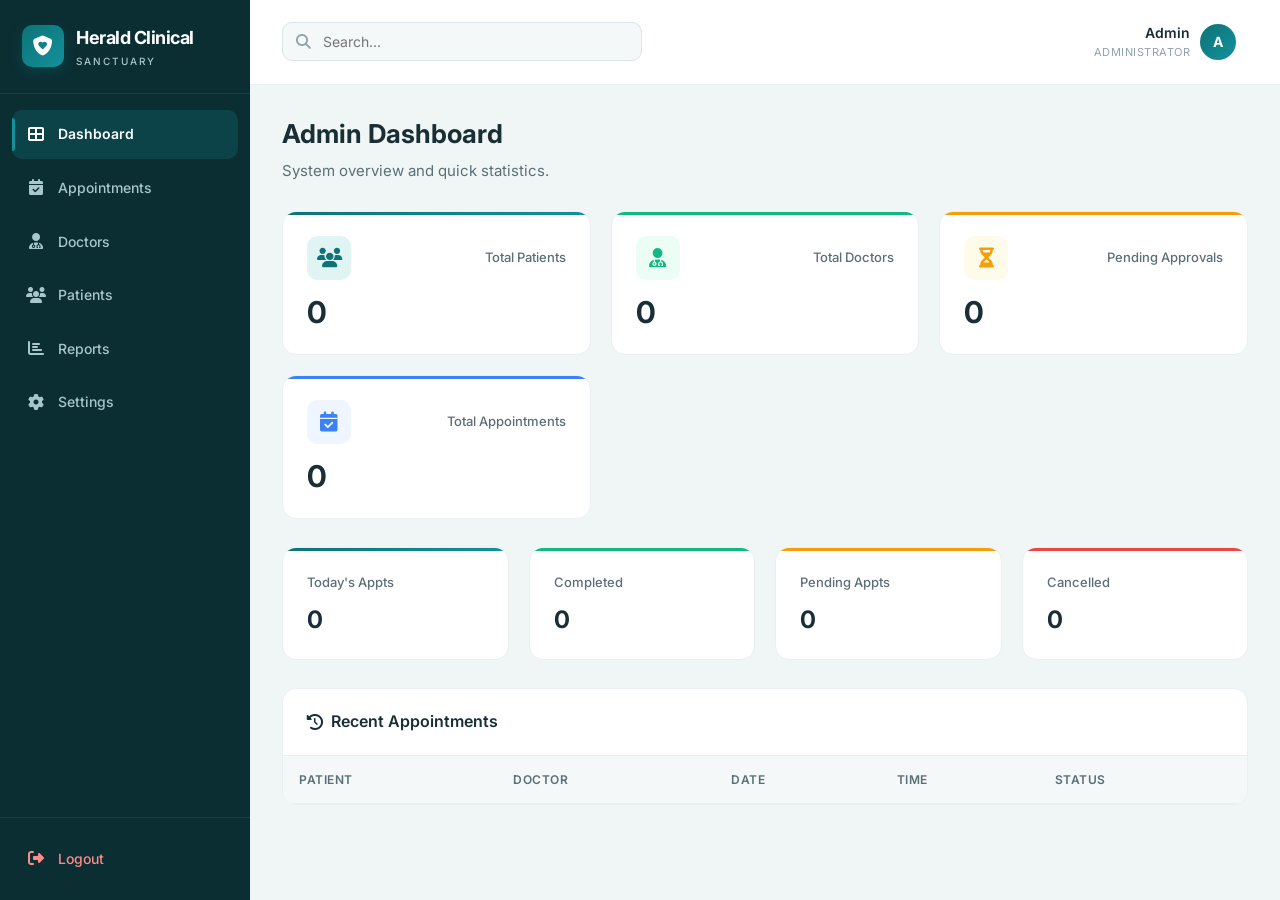
==== frontend/html/admin.html @ 7d0b5bce "added admin html and javascript" ====
<!doctype html>
<html lang="en">
  <head>
    <meta charset="UTF-8" />
    <meta name="viewport" content="width=device-width, initial-scale=1.0" />
    <meta
      name="description"
      content="Admin Dashboard - Full system management and control."
    />
    <title>Admin Dashboard | Herald Clinical Sanctuary</title>
    <link rel="stylesheet" href="../css/styles.css" />
    <link rel="stylesheet" href="../css/dashboard.css" />
    <link
      rel="stylesheet"
      href="https://cdnjs.cloudflare.com/ajax/libs/font-awesome/6.5.1/css/all.min.css"
    />
  </head>
  <body>
    <div class="dashboard-layout">
      <div class="sidebar-overlay" id="sidebar-overlay"></div>

      <!-- Sidebar -->
      <aside class="sidebar" id="sidebar">
        <div class="sidebar-header">
          <div class="logo">
            <div class="logo-icon"><i class="fas fa-shield-heart"></i></div>
            <div class="logo-text">Herald Clinical<span>Sanctuary</span></div>
          </div>
        </div>
        <nav class="sidebar-nav">
          <a
            href="#"
            class="nav-item active"
            data-section="dashboard"
            id="nav-dashboard"
          >
            <span class="nav-icon"><i class="fas fa-th-large"></i></span>
            Dashboard
          </a>
          <a
            href="#"
            class="nav-item"
            data-section="appointments"
            id="nav-appointments"
          >
            <span class="nav-icon"><i class="fas fa-calendar-check"></i></span>
            Appointments
          </a>
          <a href="#" class="nav-item" data-section="doctors" id="nav-doctors">
            <span class="nav-icon"><i class="fas fa-user-md"></i></span> Doctors
            <span class="nav-badge is-hidden" id="pending-doc-badge">0</span>
          </a>
          <a
            href="#"
            class="nav-item"
            data-section="patients"
            id="nav-patients"
          >
            <span class="nav-icon"><i class="fas fa-users"></i></span> Patients
          </a>
          <a href="#" class="nav-item" data-section="reports" id="nav-reports">
            <span class="nav-icon"><i class="fas fa-chart-bar"></i></span>
            Reports
          </a>
          <a
            href="#"
            class="nav-item"
            data-section="settings"
            id="nav-settings"
          >
            <span class="nav-icon"><i class="fas fa-cog"></i></span> Settings
          </a>
        </nav>
        <div class="sidebar-footer">
          <a href="#" class="nav-item" id="logout-btn">
            <span class="nav-icon"><i class="fas fa-sign-out-alt"></i></span>
            Logout
          </a>
        </div>
      </aside>

      <!-- Main Content -->
      <div class="main-content">
        <header class="topbar">
          <div class="topbar-left">
            <button class="mobile-toggle" id="mobile-toggle">
              <i class="fas fa-bars"></i>
            </button>
            <div class="search-bar">
              <span class="search-icon"><i class="fas fa-search"></i></span>
              <input type="text" placeholder="Search..." id="global-search" />
            </div>
          </div>
          <div class="topbar-right">
            <div class="user-info">
              <div class="user-details">
                <div class="user-name" id="topbar-name">Admin</div>
                <div class="user-role">ADMINISTRATOR</div>
              </div>
              <div class="user-avatar">A</div>
            </div>
          </div>
        </header>

        <div class="page-content">
          <!-- ===== DASHBOARD ===== -->
          <div class="content-section active" id="section-dashboard">
            <div class="page-header">
              <h1>Admin Dashboard</h1>
              <p>System overview and quick statistics.</p>
            </div>

            <div class="stats-grid">
              <div class="stat-card primary">
                <div class="stat-header">
                  <div class="stat-icon"><i class="fas fa-users"></i></div>
                  <span class="stat-label">Total Patients</span>
                </div>
                <div class="stat-value" id="stat-patients">0</div>
              </div>
              <div class="stat-card success">
                <div class="stat-header">
                  <div class="stat-icon"><i class="fas fa-user-md"></i></div>
                  <span class="stat-label">Total Doctors</span>
                </div>
                <div class="stat-value" id="stat-doctors">0</div>
              </div>
              <div class="stat-card warning">
                <div class="stat-header">
                  <div class="stat-icon">
                    <i class="fas fa-hourglass-half"></i>
                  </div>
                  <span class="stat-label">Pending Approvals</span>
                </div>
                <div class="stat-value" id="stat-pending-docs">0</div>
              </div>
              <div class="stat-card info">
                <div class="stat-header">
                  <div class="stat-icon">
                    <i class="fas fa-calendar-check"></i>
                  </div>
                  <span class="stat-label">Total Appointments</span>
                </div>
                <div class="stat-value" id="stat-appointments">0</div>
              </div>
            </div>

            <div class="stats-grid stats-grid-compact">
              <div class="stat-card primary">
                <div class="stat-header">
                  <span class="stat-label">Today's Appts</span>
                </div>
                <div class="stat-value stat-value-compact" id="stat-today">
                  0
                </div>
              </div>
              <div class="stat-card success">
                <div class="stat-header">
                  <span class="stat-label">Completed</span>
                </div>
                <div class="stat-value stat-value-compact" id="stat-completed">
                  0
                </div>
              </div>
              <div class="stat-card warning">
                <div class="stat-header">
                  <span class="stat-label">Pending Appts</span>
                </div>
                <div
                  class="stat-value stat-value-compact"
                  id="stat-pending-appts"
                >
                  0
                </div>
              </div>
              <div class="stat-card danger">
                <div class="stat-header">
                  <span class="stat-label">Cancelled</span>
                </div>
                <div class="stat-value stat-value-compact" id="stat-cancelled">
                  0
                </div>
              </div>
            </div>

            <div class="card">
              <div class="card-header">
                <h3><i class="fas fa-history"></i> Recent Appointments</h3>
              </div>
              <div class="card-body card-body-flush">
                <div class="table-wrapper">
                  <table class="data-table">
                    <thead>
                      <tr>
                        <th>Patient</th>
                        <th>Doctor</th>
                        <th>Date</th>
                        <th>Time</th>
                        <th>Status</th>
                      </tr>
                    </thead>
                    <tbody id="recent-appts-tbody"></tbody>
                  </table>
                </div>
              </div>
            </div>
          </div>

          <!-- ===== APPOINTMENTS ===== -->
          <div class="content-section" id="section-appointments">
            <div class="page-header">
              <h1>All Appointments</h1>
              <p>Monitor and manage all system appointments.</p>
            </div>

            <div class="tabs">
              <button class="tab-btn active" data-tab="all">All</button>
              <button class="tab-btn" data-tab="pending">Pending</button>
              <button class="tab-btn" data-tab="approved">Approved</button>
              <button class="tab-btn" data-tab="completed">Completed</button>
              <button class="tab-btn" data-tab="cancelled">Cancelled</button>
            </div>

            <div class="card">
              <div class="card-body card-body-flush">
                <div class="table-wrapper">
                  <table class="data-table">
                    <thead>
                      <tr>
                        <th>ID</th>
                        <th>Patient</th>
                        <th>Doctor</th>
                        <th>Date</th>
                        <th>Time</th>
                        <th>Status</th>
                        <th>Actions</th>
                      </tr>
                    </thead>
                    <tbody id="all-appts-tbody"></tbody>
                  </table>
                </div>
              </div>
            </div>
          </div>

          <!-- ===== DOCTORS ===== -->
          <div class="content-section" id="section-doctors">
            <div class="page-header">
              <h1>Manage Doctors</h1>
              <p>Approve, reject, or delete doctor accounts.</p>
            </div>

            <div class="tabs">
              <button class="tab-btn active" data-tab="all-docs">
                All Doctors
              </button>
              <button class="tab-btn" data-tab="pending-docs">
                Pending Approval
              </button>
              <button class="tab-btn" data-tab="approved-docs">Approved</button>
            </div>

            <div class="card">
              <div class="card-body card-body-flush">
                <div class="table-wrapper">
                  <table class="data-table">
                    <thead>
                      <tr>
                        <th>Photo</th>
                        <th>Name</th>
                        <th>Email</th>
                        <th>Specialization</th>
                        <th>Experience</th>
                        <th>Status</th>
                        <th>Actions</th>
                      </tr>
                    </thead>
                    <tbody id="doctors-tbody"></tbody>
                  </table>
                </div>
              </div>
            </div>
          </div>

          <!-- ===== PATIENTS ===== -->
          <div class="content-section" id="section-patients">
            <div class="page-header">
              <h1>Manage Patients</h1>
              <p>View and manage all patient accounts.</p>
            </div>

            <div class="card">
              <div class="card-body card-body-flush">
                <div class="table-wrapper">
                  <table class="data-table">
                    <thead>
                      <tr>
                        <th>Name</th>
                        <th>Email</th>
                        <th>Phone</th>
                        <th>Age</th>
                        <th>Gender</th>
                        <th>Status</th>
                        <th>Actions</th>
                      </tr>
                    </thead>
                    <tbody id="patients-tbody"></tbody>
                  </table>
                </div>
              </div>
            </div>
          </div>

          <!-- ===== REPORTS ===== -->
          <div class="content-section" id="section-reports">
            <div class="page-header">
              <h1>Reports & Analytics</h1>
              <p>View system statistics and performance reports.</p>
            </div>

            <div class="grid-2">
              <div class="card">
                <div class="card-header">
                  <h3>
                    <i class="fas fa-chart-line"></i> Monthly Appointment Trends
                  </h3>
                </div>
                <div class="card-body">
                  <div class="table-wrapper">
                    <table class="data-table">
                      <thead>
                        <tr>
                          <th>Month</th>
                          <th>Total</th>
                          <th>Completed</th>
                          <th>Cancelled</th>
                        </tr>
                      </thead>
                      <tbody id="monthly-stats-tbody"></tbody>
                    </table>
                  </div>
                </div>
              </div>
              <div class="card">
                <div class="card-header">
                  <h3><i class="fas fa-trophy"></i> Top Doctors</h3>
                </div>
                <div class="card-body">
                  <div class="table-wrapper">
                    <table class="data-table">
                      <thead>
                        <tr>
                          <th>Doctor</th>
                          <th>Specialization</th>
                          <th>Appointments</th>
                          <th>Completed</th>
                        </tr>
                      </thead>
                      <tbody id="top-doctors-tbody"></tbody>
                    </table>
                  </div>
                </div>
              </div>
            </div>

            <div class="card mt-24">
              <div class="card-header">
                <h3>
                  <i class="fas fa-sitemap"></i> Specialization Distribution
                </h3>
              </div>
              <div class="card-body">
                <div id="specialization-chart" class="report-chart"></div>
              </div>
            </div>
          </div>

          <!-- ===== SETTINGS ===== -->
          <div class="content-section" id="section-settings">
            <div class="page-header">
              <h1>System Settings</h1>
              <p>Configure system-wide settings.</p>
            </div>

            <div class="card">
              <div class="card-header">
                <h3><i class="fas fa-cog"></i> General Settings</h3>
              </div>
              <div class="card-body">
                <form id="settings-form">
                  <div class="profile-form-grid">
                    <div class="form-group">
                      <label for="setting-site-name">Site Name</label>
                      <input
                        type="text"
                        id="setting-site-name"
                        placeholder="Herald Clinical Sanctuary"
                      />
                    </div>
                    <div class="form-group">
                      <label for="setting-appointment-duration"
                        >Appointment Duration (min)</label
                      >
                      <input
                        type="number"
                        id="setting-appointment-duration"
                        placeholder="30"
                        min="10"
                      />
                    </div>
                    <div class="form-group">
                      <label for="setting-max-appointments"
                        >Max Appointments Per Day</label
                      >
                      <input
                        type="number"
                        id="setting-max-appointments"
                        placeholder="20"
                        min="1"
                      />
                    </div>
                    <div class="form-group">
                      <label for="setting-working-start"
                        >Working Hours Start</label
                      >
                      <input
                        type="time"
                        id="setting-working-start"
                        value="09:00"
                      />
                    </div>
                    <div class="form-group">
                      <label for="setting-working-end">Working Hours End</label>
                      <input
                        type="time"
                        id="setting-working-end"
                        value="17:00"
                      />
                    </div>
                    <div class="form-group full-width">
                      <label for="setting-site-desc">Site Description</label>
                      <textarea
                        id="setting-site-desc"
                        rows="3"
                        placeholder="Your trusted healthcare platform..."
                      ></textarea>
                    </div>
                  </div>
                  <div class="mt-24">
                    <button
                      type="submit"
                      class="btn btn-primary"
                      id="save-settings-btn"
                    >
                      <i class="fas fa-save"></i> Save Settings
                    </button>
                  </div>
                </form>
              </div>
            </div>
          </div>
        </div>
      </div>
    </div>

    <div class="toast-container" id="toast-container"></div>

    <script src="../js/utils.js"></script>
    <script src="../js/admin.js"></script>
  </body>
</html>
---- frontend/css/styles.css ----
/* ===================================
   Clinical Sanctuary - Main Styles
   Color Palette: Teal/Dark Cyan Clinical Theme
   =================================== */

@import url("https://fonts.googleapis.com/css2?family=Inter:wght@300;400;500;600;700;800&display=swap");

/* CSS Variables */
:root {
  --primary: #0d7377;
  --primary-dark: #095456;
  --primary-light: #14919b;
  --primary-lighter: #e0f4f4;
  --primary-gradient: linear-gradient(135deg, #0d7377 0%, #14919b 100%);
  --accent: #ff6b35;
  --accent-light: #ff8a5c;

  --bg-primary: #f0f6f6;
  --bg-secondary: #ffffff;
  --bg-card: #ffffff;
  --bg-sidebar: #0b2e33;
  --bg-sidebar-hover: #0d3d43;
  --bg-input: #f5f8f8;

  --text-primary: #1a2e35;
  --text-secondary: #5a6f78;
  --text-muted: #8fa3ad;
  --text-light: #b8c9d0;
  --text-white: #ffffff;
  --text-sidebar: #a8c7cc;

  --border: #d8e6e9;
  --border-light: #e8f0f2;

  --success: #10b981;
  --success-bg: #ecfdf5;
  --warning: #f59e0b;
  --warning-bg: #fffbeb;
  --danger: #ef4444;
  --danger-bg: #fef2f2;
  --info: #3b82f6;
  --info-bg: #eff6ff;

  --shadow-sm: 0 1px 2px rgba(0, 0, 0, 0.04);
  --shadow: 0 1px 3px rgba(0, 0, 0, 0.08), 0 1px 2px rgba(0, 0, 0, 0.06);
  --shadow-md: 0 4px 6px rgba(0, 0, 0, 0.07), 0 2px 4px rgba(0, 0, 0, 0.05);
  --shadow-lg: 0 10px 25px rgba(0, 0, 0, 0.08), 0 4px 10px rgba(0, 0, 0, 0.04);
  --shadow-xl: 0 20px 50px rgba(0, 0, 0, 0.1);

  --radius-sm: 6px;
  --radius: 10px;
  --radius-lg: 14px;
  --radius-xl: 20px;
  --radius-full: 50%;

  --transition: all 0.25s cubic-bezier(0.4, 0, 0.2, 1);
  --transition-fast: all 0.15s ease;
}

/* Reset & Base */
*,
*::before,
*::after {
  margin: 0;
  padding: 0;
  box-sizing: border-box;
}

html {
  scroll-behavior: smooth;
}

body {
  font-family:
    "Inter",
    -apple-system,
    BlinkMacSystemFont,
    sans-serif;
  background: var(--bg-primary);
  color: var(--text-primary);
  line-height: 1.6;
  font-size: 15px;
  -webkit-font-smoothing: antialiased;
}

a {
  color: var(--primary);
  text-decoration: none;
  transition: var(--transition-fast);
}

a:hover {
  color: var(--primary-dark);
}

img {
  max-width: 100%;
  height: auto;
}

/* ===== HOMEPAGE STYLES ===== */
.homepage {
  min-height: 100vh;
  background: linear-gradient(165deg, #f0f6f6 0%, #e2eff1 40%, #d5e8eb 100%);
}

.homepage-nav {
  display: flex;
  justify-content: space-between;
  align-items: center;
  padding: 20px 60px;
  background: rgba(255, 255, 255, 0.85);
  backdrop-filter: blur(12px);
  border-bottom: 1px solid var(--border-light);
  position: sticky;
  top: 0;
  z-index: 100;
}

.logo {
  display: flex;
  align-items: center;
  gap: 12px;
}

.logo-icon {
  width: 42px;
  height: 42px;
  background: var(--primary-gradient);
  border-radius: var(--radius);
  display: flex;
  align-items: center;
  justify-content: center;
  color: white;
  font-size: 20px;
  font-weight: 700;
  box-shadow: 0 4px 12px rgba(13, 115, 119, 0.3);
}

.logo-icon-centered {
  margin: 0 auto;
}

.logo-text {
  font-size: 20px;
  font-weight: 700;
  color: var(--primary-dark);
  letter-spacing: -0.5px;
}

.logo-text span {
  display: block;
  font-size: 10px;
  font-weight: 500;
  color: var(--text-muted);
  text-transform: uppercase;
  letter-spacing: 2px;
}

.nav-links {
  display: flex;
  align-items: center;
  gap: 12px;
}

.hero-section {
  display: flex;
  align-items: center;
  justify-content: space-between;
  max-width: 1200px;
  margin: 0 auto;
  padding: 80px 60px;
  gap: 60px;
}

.hero-content {
  flex: 1;
  max-width: 560px;
}

.hero-content h1 {
  font-size: 48px;
  font-weight: 800;
  line-height: 1.15;
  color: var(--text-primary);
  margin-bottom: 20px;
  letter-spacing: -1.5px;
}

.hero-content h1 span {
  background: var(--primary-gradient);
  -webkit-background-clip: text;
  -webkit-text-fill-color: transparent;
  background-clip: text;
}

.hero-content p {
  font-size: 17px;
  color: var(--text-secondary);
  margin-bottom: 36px;
  line-height: 1.7;
}

.hero-buttons {
  display: flex;
  gap: 14px;
  flex-wrap: wrap;
}

.hero-image {
  flex: 1;
  max-width: 480px;
  position: relative;
}

.hero-image img {
  width: 100%;
  border-radius: var(--radius-xl);
  box-shadow: var(--shadow-xl);
}

.hero-visual-frame {
  width: 100%;
  height: 360px;
  background: var(--primary-gradient);
  border-radius: var(--radius-xl);
  display: flex;
  align-items: center;
  justify-content: center;
  position: relative;
  overflow: hidden;
}

.hero-visual-content {
  text-align: center;
  color: white;
  z-index: 1;
}

.hero-visual-icon {
  font-size: 64px;
  margin-bottom: 16px;
  opacity: 0.9;
}

.hero-visual-title {
  font-size: 22px;
  font-weight: 700;
}

.hero-visual-subtitle {
  font-size: 14px;
  opacity: 0.8;
  margin-top: 6px;
}

.hero-card {
  position: absolute;
  background: white;
  border-radius: var(--radius-lg);
  padding: 18px 22px;
  box-shadow: var(--shadow-lg);
  animation: float 3s ease-in-out infinite;
}

.hero-card.card-1 {
  top: 30%;
  right: -30px;
  animation-delay: 0s;
}

.hero-card.card-2 {
  bottom: 15%;
  left: -30px;
  animation-delay: 1.5s;
}

.hero-card .card-icon {
  font-size: 28px;
  margin-bottom: 6px;
}

.hero-card .card-number {
  font-size: 22px;
  font-weight: 700;
  color: var(--primary);
}

.hero-card .card-label {
  font-size: 12px;
  color: var(--text-muted);
  font-weight: 500;
}

@keyframes float {
  0%,
  100% {
    transform: translateY(0);
  }
  50% {
    transform: translateY(-12px);
  }
}

/* Features Section */
.features-section {
  padding: 80px 60px;
  max-width: 1200px;
  margin: 0 auto;
}

.section-header {
  text-align: center;
  margin-bottom: 60px;
}

.section-header h2 {
  font-size: 34px;
  font-weight: 700;
  color: var(--text-primary);
  margin-bottom: 14px;
  letter-spacing: -0.8px;
}

.section-header p {
  font-size: 16px;
  color: var(--text-secondary);
  max-width: 560px;
  margin: 0 auto;
}

.features-grid {
  display: grid;
  grid-template-columns: repeat(auto-fit, minmax(280px, 1fr));
  gap: 28px;
}

.feature-card {
  background: var(--bg-card);
  border-radius: var(--radius-lg);
  padding: 36px 30px;
  border: 1px solid var(--border-light);
  transition: var(--transition);
  position: relative;
  overflow: hidden;
}

.feature-card::after {
  content: "";
  position: absolute;
  top: 0;
  left: 0;
  right: 0;
  height: 3px;
  background: var(--primary-gradient);
  transform: scaleX(0);
  transition: var(--transition);
}

.feature-card:hover {
  transform: translateY(-6px);
  box-shadow: var(--shadow-lg);
  border-color: transparent;
}

.feature-card:hover::after {
  transform: scaleX(1);
}

.feature-icon {
  width: 56px;
  height: 56px;
  background: var(--primary-lighter);
  border-radius: var(--radius);
  display: flex;
  align-items: center;
  justify-content: center;
  font-size: 26px;
  margin-bottom: 20px;
}

.feature-card h3 {
  font-size: 18px;
  font-weight: 600;
  color: var(--text-primary);
  margin-bottom: 10px;
}

.feature-card p {
  font-size: 14px;
  color: var(--text-secondary);
  line-height: 1.6;
}

/* Footer */
.homepage-footer {
  padding: 30px 60px;
  border-top: 1px solid var(--border-light);
  text-align: center;
  background: rgba(255, 255, 255, 0.5);
}

.footer-links {
  display: flex;
  justify-content: center;
  gap: 28px;
  margin-bottom: 14px;
}

.footer-links a {
  font-size: 11px;
  text-transform: uppercase;
  letter-spacing: 1px;
  color: var(--text-muted);
  font-weight: 500;
}

.footer-links a:hover {
  color: var(--primary);
}

.homepage-footer p {
  font-size: 12px;
  color: var(--text-muted);
}

/* ===== AUTH STYLES ===== */
.auth-page {
  min-height: 100vh;
  display: flex;
  align-items: center;
  justify-content: center;
  background: linear-gradient(165deg, #f0f6f6 0%, #e2eff1 100%);
  padding: 40px 20px;
}

.auth-container {
  width: 100%;
  max-width: 440px;
}

.auth-container-wide {
  max-width: 500px;
}

.auth-logo {
  text-align: center;
  margin-bottom: 32px;
}

.auth-card {
  background: var(--bg-card);
  border-radius: var(--radius-xl);
  padding: 44px 40px;
  box-shadow: var(--shadow-lg);
  border: 1px solid var(--border-light);
}

.auth-card h2 {
  font-size: 26px;
  font-weight: 700;
  text-align: center;
  margin-bottom: 6px;
  color: var(--text-primary);
}

.auth-card .subtitle {
  text-align: center;
  color: var(--text-secondary);
  font-size: 14px;
  margin-bottom: 32px;
}

.form-group {
  margin-bottom: 20px;
}

.form-group label {
  display: block;
  font-size: 12px;
  font-weight: 600;
  text-transform: uppercase;
  letter-spacing: 0.5px;
  color: var(--text-primary);
  margin-bottom: 8px;
}

.input-wrapper {
  position: relative;
  display: flex;
  align-items: center;
}

.input-wrapper .input-icon {
  position: absolute;
  left: 14px;
  color: var(--text-muted);
  font-size: 16px;
  pointer-events: none;
}

.input-wrapper input,
.input-wrapper select {
  width: 100%;
  padding: 13px 14px 13px 42px;
  background: var(--bg-input);
  border: 1.5px solid var(--border);
  border-radius: var(--radius);
  font-size: 14px;
  font-family: inherit;
  color: var(--text-primary);
  transition: var(--transition);
  outline: none;
}

.input-wrapper select {
  cursor: pointer;
  appearance: none;
  -webkit-appearance: none;
}

.input-wrapper input:focus,
.input-wrapper select:focus {
  border-color: var(--primary);
  box-shadow: 0 0 0 3px rgba(13, 115, 119, 0.1);
  background: white;
}

.input-wrapper input::placeholder {
  color: var(--text-light);
}

.input-wrapper .toggle-password {
  position: absolute;
  right: 14px;
  background: none;
  border: none;
  color: var(--text-muted);
  cursor: pointer;
  font-size: 16px;
  padding: 4px;
}

.form-row {
  display: grid;
  grid-template-columns: 1fr 1fr;
  gap: 14px;
}

.auth-extras {
  display: flex;
  justify-content: flex-end;
  margin-bottom: 6px;
  margin-top: -8px;
}

.auth-extras a {
  font-size: 13px;
  color: var(--primary);
  font-weight: 500;
}

.auth-footer {
  text-align: center;
  margin-top: 24px;
  font-size: 14px;
  color: var(--text-secondary);
}

.auth-footer a {
  color: var(--primary);
  font-weight: 600;
}

.hipaa-badge {
  text-align: center;
  margin-top: 20px;
  font-size: 11px;
  color: var(--text-muted);
  text-transform: uppercase;
  letter-spacing: 1.5px;
  font-weight: 500;
}

.hipaa-badge::before {
  content: "🔒 ";
}

.auth-footer-fixed {
  position: fixed;
  bottom: 0;
  left: 0;
  right: 0;
}

.is-hidden {
  display: none;
}

.mt-8 {
  margin-top: 8px;
}

.form-error {
  color: var(--danger);
  font-size: 12px;
  margin-top: 4px;
  display: none;
}

.form-error.show {
  display: block;
}

.input-wrapper.error input,
.input-wrapper.error select {
  border-color: var(--danger);
}

/* ===== BUTTONS ===== */
.btn {
  display: inline-flex;
  align-items: center;
  justify-content: center;
  gap: 8px;
  padding: 12px 24px;
  border: none;
  border-radius: var(--radius);
  font-family: inherit;
  font-size: 14px;
  font-weight: 600;
  cursor: pointer;
  transition: var(--transition);
  text-decoration: none;
  white-space: nowrap;
}

.btn-primary {
  background: var(--primary-gradient);
  color: white;
  box-shadow: 0 4px 14px rgba(13, 115, 119, 0.35);
}

.btn-primary:hover {
  transform: translateY(-2px);
  box-shadow: 0 6px 20px rgba(13, 115, 119, 0.4);
  color: white;
}

.btn-secondary {
  background: white;
  color: var(--text-primary);
  border: 1.5px solid var(--border);
}

.btn-secondary:hover {
  border-color: var(--primary);
  color: var(--primary);
  background: var(--primary-lighter);
}

.btn-outline {
  background: transparent;
  color: var(--primary);
  border: 1.5px solid var(--primary);
}

.btn-outline:hover {
  background: var(--primary);
  color: white;
}

.btn-danger {
  background: var(--danger);
  color: white;
}

.btn-danger:hover {
  background: #dc2626;
  transform: translateY(-1px);
}

.btn-success {
  background: var(--success);
  color: white;
}

.btn-success:hover {
  background: #059669;
}

.btn-warning {
  background: var(--warning);
  color: white;
}

.btn-sm {
  padding: 8px 16px;
  font-size: 13px;
  border-radius: var(--radius-sm);
}

.btn-lg {
  padding: 15px 32px;
  font-size: 16px;
  border-radius: var(--radius-lg);
}

.btn-full {
  width: 100%;
}

.btn:disabled {
  opacity: 0.6;
  cursor: not-allowed;
  transform: none !important;
}

.btn .spinner {
  width: 16px;
  height: 16px;
  border: 2px solid rgba(255, 255, 255, 0.3);
  border-top-color: white;
  border-radius: 50%;
  animation: spin 0.6s linear infinite;
}

@keyframes spin {
  to {
    transform: rotate(360deg);
  }
}

/* ===== TOAST / ALERTS ===== */
.toast-container {
  position: fixed;
  top: 24px;
  right: 24px;
  z-index: 10000;
  display: flex;
  flex-direction: column;
  gap: 10px;
}

.toast {
  padding: 14px 20px;
  border-radius: var(--radius);
  color: white;
  font-size: 14px;
  font-weight: 500;
  box-shadow: var(--shadow-lg);
  display: flex;
  align-items: center;
  gap: 10px;
  min-width: 300px;
  animation: slideIn 0.3s ease;
  cursor: pointer;
}

.toast.success {
  background: var(--success);
}
.toast.error {
  background: var(--danger);
}
.toast.warning {
  background: var(--warning);
}
.toast.info {
  background: var(--info);
}

.toast.hide {
  animation: slideOut 0.3s ease forwards;
}

@keyframes slideIn {
  from {
    transform: translateX(100%);
    opacity: 0;
  }
  to {
    transform: translateX(0);
    opacity: 1;
  }
}

@keyframes slideOut {
  to {
    transform: translateX(100%);
    opacity: 0;
  }
}

/* ===== RESPONSIVE ===== */
@media (max-width: 992px) {
  .hero-section {
    flex-direction: column;
    text-align: center;
    padding: 50px 30px;
    gap: 40px;
  }
  .hero-content {
    max-width: 100%;
  }
  .hero-buttons {
    justify-content: center;
  }
  .hero-image {
    max-width: 400px;
  }
  .hero-card {
    display: none;
  }
  .homepage-nav {
    padding: 16px 24px;
  }
  .features-section {
    padding: 60px 24px;
  }
}

@media (max-width: 768px) {
  .hero-content h1 {
    font-size: 34px;
  }
  .features-grid {
    grid-template-columns: 1fr;
  }
  .auth-card {
    padding: 32px 24px;
  }
  .form-row {
    grid-template-columns: 1fr;
  }
  .footer-links {
    flex-wrap: wrap;
    gap: 16px;
  }
}

@media (max-width: 480px) {
  .hero-content h1 {
    font-size: 28px;
  }
  .hero-buttons {
    flex-direction: column;
  }
  .hero-buttons .btn {
    width: 100%;
  }
  .nav-links .btn {
    padding: 10px 16px;
    font-size: 13px;
  }
}
---- frontend/css/dashboard.css ----
/* ===================================
   Dashboard Styles - All Role Dashboards
   =================================== */

/* ===== DASHBOARD LAYOUT ===== */
.dashboard-layout {
  display: flex;
  min-height: 100vh;
}

/* ===== SIDEBAR ===== */
.sidebar {
  width: 250px;
  background: var(--bg-sidebar);
  color: var(--text-sidebar);
  display: flex;
  flex-direction: column;
  position: fixed;
  top: 0;
  left: 0;
  bottom: 0;
  z-index: 200;
  transition: var(--transition);
  overflow-y: auto;
}

.sidebar-header {
  padding: 24px 22px;
  border-bottom: 1px solid rgba(255, 255, 255, 0.08);
}

.sidebar-header .logo-text {
  color: white;
  font-size: 18px;
}

.sidebar-header .logo-text span {
  color: var(--text-sidebar);
  font-size: 10px;
}

.sidebar-nav {
  flex: 1;
  padding: 16px 12px;
  display: flex;
  flex-direction: column;
  gap: 4px;
}

.sidebar-nav a,
.nav-item {
  display: flex;
  align-items: center;
  gap: 12px;
  padding: 12px 14px;
  border-radius: var(--radius);
  color: var(--text-sidebar);
  font-size: 14px;
  font-weight: 500;
  transition: var(--transition);
  cursor: pointer;
  text-decoration: none;
  position: relative;
}

.sidebar-nav a:hover,
.nav-item:hover {
  background: var(--bg-sidebar-hover);
  color: white;
}

.sidebar-nav a.active,
.nav-item.active {
  background: rgba(13, 115, 119, 0.3);
  color: white;
  font-weight: 600;
}

.sidebar-nav a.active::before,
.nav-item.active::before {
  content: "";
  position: absolute;
  left: 0;
  top: 8px;
  bottom: 8px;
  width: 3px;
  background: var(--primary-light);
  border-radius: 0 3px 3px 0;
}

.nav-icon {
  width: 20px;
  text-align: center;
  font-size: 16px;
  flex-shrink: 0;
}

.nav-badge {
  margin-left: auto;
  background: var(--danger);
  color: white;
  font-size: 11px;
  font-weight: 600;
  padding: 2px 8px;
  border-radius: 50px;
  min-width: 22px;
  text-align: center;
}

.sidebar-footer {
  padding: 16px 12px;
  border-top: 1px solid rgba(255, 255, 255, 0.08);
}

.sidebar-footer .nav-item {
  color: #ff8a8a;
}

.sidebar-footer .nav-item:hover {
  background: rgba(239, 68, 68, 0.15);
  color: #ff6b6b;
}

/* ===== MAIN CONTENT ===== */
.main-content {
  flex: 1;
  margin-left: 250px;
  display: flex;
  flex-direction: column;
  min-height: 100vh;
}

/* Top Bar */
.topbar {
  display: flex;
  align-items: center;
  justify-content: space-between;
  padding: 16px 32px;
  background: white;
  border-bottom: 1px solid var(--border-light);
  position: sticky;
  top: 0;
  z-index: 100;
}

.topbar-left {
  display: flex;
  align-items: center;
  gap: 16px;
}

.mobile-toggle {
  display: none;
  background: none;
  border: none;
  font-size: 22px;
  color: var(--text-primary);
  cursor: pointer;
  padding: 6px;
}

.search-bar {
  position: relative;
  width: 360px;
}

.search-bar input {
  width: 100%;
  padding: 10px 14px 10px 40px;
  background: var(--bg-input);
  border: 1.5px solid var(--border);
  border-radius: var(--radius);
  font-size: 14px;
  font-family: inherit;
  color: var(--text-primary);
  transition: var(--transition);
  outline: none;
}

.search-bar input:focus {
  border-color: var(--primary);
  background: white;
  box-shadow: 0 0 0 3px rgba(13, 115, 119, 0.08);
}

.search-bar .search-icon {
  position: absolute;
  left: 14px;
  top: 50%;
  transform: translateY(-50%);
  color: var(--text-muted);
  font-size: 15px;
}

.topbar-right {
  display: flex;
  align-items: center;
  gap: 18px;
}

.notification-btn {
  position: relative;
  background: none;
  border: none;
  font-size: 20px;
  color: var(--text-secondary);
  cursor: pointer;
  padding: 8px;
  border-radius: var(--radius-sm);
  transition: var(--transition);
}

.notification-btn:hover {
  background: var(--bg-input);
  color: var(--primary);
}

.notification-btn .badge {
  position: absolute;
  top: 2px;
  right: 2px;
  width: 18px;
  height: 18px;
  background: var(--danger);
  color: white;
  font-size: 10px;
  font-weight: 700;
  border-radius: 50%;
  display: flex;
  align-items: center;
  justify-content: center;
  border: 2px solid white;
}

.user-info {
  display: flex;
  align-items: center;
  gap: 10px;
  padding: 6px 12px 6px 6px;
  border-radius: var(--radius);
  cursor: pointer;
  transition: var(--transition);
}

.user-info:hover {
  background: var(--bg-input);
}

.user-avatar {
  width: 36px;
  height: 36px;
  border-radius: var(--radius-full);
  background: var(--primary-gradient);
  display: flex;
  align-items: center;
  justify-content: center;
  color: white;
  font-weight: 700;
  font-size: 14px;
  overflow: hidden;
}

.user-avatar img {
  width: 100%;
  height: 100%;
  object-fit: cover;
}

.user-details {
  text-align: right;
}

.user-details .user-name {
  font-size: 14px;
  font-weight: 600;
  color: var(--text-primary);
}

.user-details .user-role {
  font-size: 11px;
  color: var(--text-muted);
  text-transform: uppercase;
  letter-spacing: 0.5px;
}

/* Page Content */
.page-content {
  flex: 1;
  padding: 28px 32px;
}

.content-section {
  display: none;
}

.content-section.active {
  display: block;
}

.page-header {
  margin-bottom: 28px;
}

.page-header h1 {
  font-size: 26px;
  font-weight: 700;
  color: var(--text-primary);
  margin-bottom: 4px;
}

.page-header p {
  font-size: 15px;
  color: var(--text-secondary);
}

/* ===== STAT CARDS ===== */
.stats-grid {
  display: grid;
  grid-template-columns: repeat(auto-fit, minmax(230px, 1fr));
  gap: 20px;
  margin-bottom: 28px;
}

.stat-card {
  background: var(--bg-card);
  border-radius: var(--radius-lg);
  padding: 24px;
  border: 1px solid var(--border-light);
  transition: var(--transition);
  position: relative;
  overflow: hidden;
}

.stat-card:hover {
  box-shadow: var(--shadow-md);
  transform: translateY(-2px);
}

.stat-card::after {
  content: "";
  position: absolute;
  top: 0;
  left: 0;
  right: 0;
  height: 3px;
}

.stat-card.primary::after {
  background: var(--primary-gradient);
}
.stat-card.success::after {
  background: var(--success);
}
.stat-card.warning::after {
  background: var(--warning);
}
.stat-card.danger::after {
  background: var(--danger);
}
.stat-card.info::after {
  background: var(--info);
}

.stat-header {
  display: flex;
  align-items: center;
  justify-content: space-between;
  margin-bottom: 14px;
}

.stat-icon {
  width: 44px;
  height: 44px;
  border-radius: var(--radius);
  display: flex;
  align-items: center;
  justify-content: center;
  font-size: 20px;
}

.stat-card.primary .stat-icon {
  background: var(--primary-lighter);
  color: var(--primary);
}
.stat-card.success .stat-icon {
  background: var(--success-bg);
  color: var(--success);
}
.stat-card.warning .stat-icon {
  background: var(--warning-bg);
  color: var(--warning);
}
.stat-card.danger .stat-icon {
  background: var(--danger-bg);
  color: var(--danger);
}
.stat-card.info .stat-icon {
  background: var(--info-bg);
  color: var(--info);
}

.stat-label {
  font-size: 13px;
  color: var(--text-secondary);
  font-weight: 500;
}

.stat-value {
  font-size: 30px;
  font-weight: 700;
  color: var(--text-primary);
  line-height: 1.2;
}

.stat-change {
  font-size: 12px;
  font-weight: 500;
  margin-top: 4px;
}

.stat-change.up {
  color: var(--success);
}
.stat-change.down {
  color: var(--danger);
}

/* ===== CARDS & PANELS ===== */
.card {
  background: var(--bg-card);
  border-radius: var(--radius-lg);
  border: 1px solid var(--border-light);
  overflow: hidden;
}

.card-header {
  display: flex;
  align-items: center;
  justify-content: space-between;
  padding: 20px 24px;
  border-bottom: 1px solid var(--border-light);
}

.card-header h3 {
  font-size: 16px;
  font-weight: 600;
  color: var(--text-primary);
  display: flex;
  align-items: center;
  gap: 8px;
}

.card-body {
  padding: 24px;
}

.card-body-flush {
  padding: 0;
}

.stats-grid-compact {
  grid-template-columns: repeat(auto-fit, minmax(180px, 1fr));
}

.stat-value-compact {
  font-size: 24px;
}

.mt-24 {
  margin-top: 24px;
}

.mb-20 {
  margin-bottom: 20px;
}

.action-row {
  margin-top: 24px;
  display: flex;
  gap: 12px;
}

.action-row-wrap {
  flex-wrap: wrap;
}

.card-footer {
  padding: 16px 24px;
  border-top: 1px solid var(--border-light);
  background: var(--bg-input);
}

/* Grid layouts */
.grid-2 {
  display: grid;
  grid-template-columns: repeat(2, 1fr);
  gap: 24px;
}

.grid-3 {
  display: grid;
  grid-template-columns: repeat(3, 1fr);
  gap: 24px;
}

/* ===== TABLES ===== */
.table-wrapper {
  overflow-x: auto;
}

.data-table {
  width: 100%;
  border-collapse: collapse;
}

.data-table th,
.data-table td {
  padding: 14px 16px;
  text-align: left;
  font-size: 14px;
  border-bottom: 1px solid var(--border-light);
}

.data-table th {
  font-weight: 600;
  color: var(--text-secondary);
  font-size: 12px;
  text-transform: uppercase;
  letter-spacing: 0.5px;
  background: var(--bg-input);
}

.data-table td {
  color: var(--text-primary);
}

.data-table tbody tr {
  transition: var(--transition-fast);
}

.data-table tbody tr:hover {
  background: var(--primary-lighter);
}

/* ===== STATUS BADGES ===== */
.badge {
  display: inline-flex;
  align-items: center;
  gap: 4px;
  padding: 4px 12px;
  border-radius: 50px;
  font-size: 12px;
  font-weight: 600;
  text-transform: capitalize;
}

.badge-pending {
  background: var(--warning-bg);
  color: #b45309;
}
.badge-approved {
  background: var(--success-bg);
  color: #047857;
}
.badge-rejected {
  background: var(--danger-bg);
  color: #b91c1c;
}
.badge-completed {
  background: var(--info-bg);
  color: #1d4ed8;
}
.badge-cancelled {
  background: #f3f4f6;
  color: #6b7280;
}
.badge-rescheduled {
  background: #faf5ff;
  color: #7c3aed;
}
.badge-active {
  background: var(--success-bg);
  color: #047857;
}
.badge-inactive {
  background: var(--danger-bg);
  color: #b91c1c;
}

/* ===== DOCTOR CARDS ===== */
.doctor-cards {
  display: grid;
  grid-template-columns: repeat(auto-fill, minmax(300px, 1fr));
  gap: 22px;
}

.doctor-card {
  background: var(--bg-card);
  border-radius: var(--radius-lg);
  border: 1px solid var(--border-light);
  overflow: hidden;
  transition: var(--transition);
}

.doctor-card:hover {
  box-shadow: var(--shadow-md);
  transform: translateY(-3px);
}

.doctor-card-header {
  padding: 24px 22px 16px;
  display: flex;
  align-items: center;
  gap: 16px;
}

.doctor-photo {
  width: 64px;
  height: 64px;
  border-radius: var(--radius-full);
  background: var(--primary-lighter);
  display: flex;
  align-items: center;
  justify-content: center;
  overflow: hidden;
  flex-shrink: 0;
  border: 3px solid var(--primary-lighter);
}

.doctor-photo img {
  width: 100%;
  height: 100%;
  object-fit: cover;
}

.doctor-photo .placeholder {
  font-size: 26px;
  color: var(--primary);
}

.doctor-info h4 {
  font-size: 16px;
  font-weight: 600;
  color: var(--text-primary);
  margin-bottom: 4px;
}

.doctor-specialization {
  font-size: 12px;
  font-weight: 600;
  text-transform: uppercase;
  letter-spacing: 0.5px;
  color: var(--primary);
  background: var(--primary-lighter);
  padding: 3px 10px;
  border-radius: 50px;
  display: inline-block;
}

.doctor-card-body {
  padding: 0 22px 16px;
}

.doctor-detail {
  display: flex;
  align-items: center;
  gap: 8px;
  font-size: 13px;
  color: var(--text-secondary);
  margin-bottom: 8px;
}

.doctor-detail .icon {
  color: var(--primary);
  width: 16px;
  text-align: center;
}

.doctor-card-footer {
  padding: 14px 22px;
  border-top: 1px solid var(--border-light);
  display: flex;
  gap: 10px;
}

.doctor-card-footer .btn {
  flex: 1;
}

/* ===== APPOINTMENT LIST ===== */
.appointment-list {
  display: flex;
  flex-direction: column;
  gap: 12px;
}

.appointment-item {
  display: flex;
  align-items: center;
  gap: 16px;
  padding: 18px 20px;
  background: var(--bg-card);
  border-radius: var(--radius);
  border: 1px solid var(--border-light);
  transition: var(--transition);
}

.appointment-item:hover {
  box-shadow: var(--shadow-sm);
  border-color: var(--primary-lighter);
}

.appointment-date-box {
  width: 60px;
  text-align: center;
  flex-shrink: 0;
}

.appointment-date-box .month {
  font-size: 11px;
  font-weight: 700;
  text-transform: uppercase;
  color: var(--primary);
  letter-spacing: 0.5px;
}

.appointment-date-box .day {
  font-size: 26px;
  font-weight: 800;
  color: var(--text-primary);
  line-height: 1.2;
}

.appointment-date-box .time {
  font-size: 12px;
  color: var(--primary);
  font-weight: 600;
}

.appointment-details {
  flex: 1;
  min-width: 0;
}

.appointment-details h4 {
  font-size: 15px;
  font-weight: 600;
  color: var(--text-primary);
  margin-bottom: 4px;
}

.appointment-details p {
  font-size: 13px;
  color: var(--text-secondary);
}

.appointment-main {
  display: flex;
  align-items: center;
  gap: 12px;
  flex: 1;
}

.appointment-main-tight {
  min-width: 0;
}

.appointment-reason {
  font-size: 12px;
  color: var(--text-muted);
  margin-top: 4px;
}

.table-subtext {
  font-size: 12px;
  color: var(--text-muted);
}

.appointment-actions {
  display: flex;
  gap: 8px;
  flex-shrink: 0;
}

/* ===== MODALS ===== */
.modal-overlay {
  position: fixed;
  top: 0;
  left: 0;
  right: 0;
  bottom: 0;
  background: rgba(0, 0, 0, 0.5);
  backdrop-filter: blur(4px);
  display: flex;
  align-items: center;
  justify-content: center;
  z-index: 1000;
  padding: 20px;
  opacity: 0;
  visibility: hidden;
  transition: var(--transition);
}

.modal-overlay.active {
  opacity: 1;
  visibility: visible;
}

.modal {
  background: white;
  border-radius: var(--radius-xl);
  width: 100%;
  max-width: 520px;
  max-height: 90vh;
  overflow-y: auto;
  box-shadow: var(--shadow-xl);
  transform: scale(0.95) translateY(10px);
  transition: var(--transition);
}

.modal-overlay.active .modal {
  transform: scale(1) translateY(0);
}

.modal-header {
  display: flex;
  align-items: center;
  justify-content: space-between;
  padding: 22px 28px;
  border-bottom: 1px solid var(--border-light);
}

.modal-header h3 {
  font-size: 18px;
  font-weight: 600;
}

.modal-close {
  background: none;
  border: none;
  font-size: 22px;
  color: var(--text-muted);
  cursor: pointer;
  padding: 4px;
  transition: var(--transition);
}

.modal-close:hover {
  color: var(--danger);
}

.modal-body {
  padding: 28px;
}

.modal-footer {
  padding: 16px 28px;
  border-top: 1px solid var(--border-light);
  display: flex;
  justify-content: flex-end;
  gap: 10px;
}

/* ===== PROFILE SECTION ===== */
.profile-header {
  display: flex;
  align-items: center;
  gap: 24px;
  padding: 32px;
  background: var(--primary-gradient);
  border-radius: var(--radius-xl);
  color: white;
  margin-bottom: 28px;
}

.profile-avatar {
  width: 100px;
  height: 100px;
  border-radius: var(--radius-full);
  background: rgba(255, 255, 255, 0.2);
  display: flex;
  align-items: center;
  justify-content: center;
  font-size: 40px;
  font-weight: 700;
  border: 3px solid rgba(255, 255, 255, 0.3);
  overflow: hidden;
  flex-shrink: 0;
  position: relative;
}

.profile-avatar img {
  width: 100%;
  height: 100%;
  object-fit: cover;
}

.photo-upload-overlay {
  position: absolute;
  bottom: 0;
  left: 0;
  right: 0;
  background: rgba(0, 0, 0, 0.6);
  color: white;
  font-size: 11px;
  padding: 4px;
  text-align: center;
  cursor: pointer;
  opacity: 0;
  transition: var(--transition);
}

.profile-avatar:hover .photo-upload-overlay {
  opacity: 1;
}

.profile-info h2 {
  font-size: 24px;
  font-weight: 700;
  margin-bottom: 4px;
}

.profile-info p {
  font-size: 14px;
  opacity: 0.85;
}

.profile-form-grid {
  display: grid;
  grid-template-columns: repeat(2, 1fr);
  gap: 20px;
}

.profile-form-grid .form-group.full-width {
  grid-column: span 2;
}

/* Profile form inputs with no icon */
.form-group input:not(.input-wrapper input),
.form-group select:not(.input-wrapper select),
.form-group textarea {
  width: 100%;
  padding: 12px 14px;
  background: var(--bg-input);
  border: 1.5px solid var(--border);
  border-radius: var(--radius);
  font-size: 14px;
  font-family: inherit;
  color: var(--text-primary);
  transition: var(--transition);
  outline: none;
  resize: vertical;
}

.form-group input:focus,
.form-group select:focus,
.form-group textarea:focus {
  border-color: var(--primary);
  box-shadow: 0 0 0 3px rgba(13, 115, 119, 0.1);
  background: white;
}

/* ===== AVAILABILITY SCHEDULE ===== */
.schedule-grid {
  display: flex;
  flex-direction: column;
  gap: 12px;
}

.schedule-row {
  display: flex;
  align-items: center;
  gap: 14px;
  padding: 14px 18px;
  background: var(--bg-input);
  border-radius: var(--radius);
  border: 1px solid var(--border-light);
}

.schedule-row .day-label {
  min-width: 100px;
  font-weight: 600;
  font-size: 14px;
  color: var(--text-primary);
}

.schedule-row input[type="time"] {
  padding: 8px 12px;
  border: 1.5px solid var(--border);
  border-radius: var(--radius-sm);
  font-family: inherit;
  font-size: 13px;
  background: white;
  outline: none;
}

.schedule-row input[type="time"]:focus {
  border-color: var(--primary);
}

.schedule-row .toggle {
  margin-left: auto;
}

.schedule-separator {
  color: var(--text-muted);
}

/* Toggle switch */
.toggle-switch {
  position: relative;
  width: 44px;
  height: 24px;
  cursor: pointer;
}

.toggle-switch input {
  opacity: 0;
  width: 0;
  height: 0;
}

.toggle-slider {
  position: absolute;
  inset: 0;
  background: var(--border);
  border-radius: 50px;
  transition: var(--transition);
}

.toggle-slider::before {
  content: "";
  position: absolute;
  width: 18px;
  height: 18px;
  left: 3px;
  bottom: 3px;
  background: white;
  border-radius: 50%;
  transition: var(--transition);
  box-shadow: var(--shadow-sm);
}

.toggle-switch input:checked + .toggle-slider {
  background: var(--primary);
}

.toggle-switch input:checked + .toggle-slider::before {
  transform: translateX(20px);
}

/* ===== EMPTY STATES ===== */
.empty-state {
  text-align: center;
  padding: 60px 30px;
  color: var(--text-muted);
}

.empty-state .empty-icon {
  font-size: 52px;
  margin-bottom: 16px;
  opacity: 0.5;
}

.empty-state h3 {
  font-size: 18px;
  font-weight: 600;
  color: var(--text-secondary);
  margin-bottom: 8px;
}

.empty-state p {
  font-size: 14px;
  max-width: 360px;
  margin: 0 auto 20px;
}

/* ===== QUICK ACTIONS ===== */
.quick-actions {
  display: flex;
  flex-direction: column;
  gap: 10px;
}

.quick-action-item {
  display: flex;
  align-items: center;
  gap: 14px;
  padding: 16px 18px;
  border: 1px solid var(--border-light);
  border-radius: var(--radius);
  cursor: pointer;
  transition: var(--transition);
}

.quick-action-item:hover {
  background: var(--primary-lighter);
  border-color: var(--primary);
}

.quick-action-icon {
  width: 44px;
  height: 44px;
  border-radius: var(--radius);
  background: var(--primary-lighter);
  color: var(--primary);
  display: flex;
  align-items: center;
  justify-content: center;
  font-size: 20px;
  flex-shrink: 0;
}

.quick-action-text h4 {
  font-size: 14px;
  font-weight: 600;
  color: var(--text-primary);
}

.quick-action-text p {
  font-size: 12px;
  color: var(--text-secondary);
}

.quick-action-arrow {
  margin-left: auto;
  color: var(--text-muted);
  font-size: 16px;
}

/* ===== NOTIFICATION PANEL ===== */
.notification-panel {
  position: fixed;
  top: 0;
  right: -380px;
  width: 380px;
  height: 100vh;
  background: white;
  box-shadow: var(--shadow-xl);
  z-index: 500;
  transition: var(--transition);
  display: flex;
  flex-direction: column;
}

.notification-panel.open {
  right: 0;
}

.notification-panel-header {
  display: flex;
  align-items: center;
  justify-content: space-between;
  padding: 22px 24px;
  border-bottom: 1px solid var(--border-light);
}

.notification-panel-header h3 {
  font-size: 18px;
  font-weight: 700;
}

.notification-list {
  flex: 1;
  overflow-y: auto;
  padding: 12px;
}

.notification-item {
  padding: 14px 16px;
  border-radius: var(--radius);
  transition: var(--transition);
  cursor: pointer;
  margin-bottom: 4px;
  border-left: 3px solid transparent;
}

.notification-item.unread {
  background: var(--primary-lighter);
  border-left-color: var(--primary);
}

.notification-item:hover {
  background: var(--bg-input);
}

.notification-item h4 {
  font-size: 14px;
  font-weight: 600;
  margin-bottom: 4px;
  color: var(--text-primary);
}

.notification-item p {
  font-size: 13px;
  color: var(--text-secondary);
  line-height: 1.4;
}

.notification-item .notif-time {
  font-size: 11px;
  color: var(--text-muted);
  margin-top: 6px;
}

/* ===== HELP CARD ===== */
.help-card {
  background: linear-gradient(135deg, #ff6b35 0%, #ff8a5c 100%);
  border-radius: var(--radius-lg);
  padding: 28px;
  color: white;
}

.help-card h4 {
  font-size: 17px;
  font-weight: 700;
  margin-bottom: 8px;
}

.help-card p {
  font-size: 14px;
  opacity: 0.9;
  margin-bottom: 18px;
  line-height: 1.5;
}

.help-card .btn {
  background: rgba(255, 255, 255, 0.2);
  color: white;
  border: 1px solid rgba(255, 255, 255, 0.3);
}

.help-card .btn:hover {
  background: rgba(255, 255, 255, 0.3);
}

.doctor-list-empty {
  grid-column: 1 / -1;
}

.booking-doctor-info {
  display: flex;
  align-items: center;
  gap: 14px;
  margin-bottom: 24px;
  padding: 16px;
  background: var(--primary-lighter);
  border-radius: var(--radius);
}

.booking-doctor-photo {
  width: 50px;
  height: 50px;
}

.booking-avatar-image {
  width: 100%;
  height: 100%;
  object-fit: cover;
  border-radius: 50%;
}

.file-input-hidden {
  display: none;
}

.profile-status-badge {
  margin-top: 8px;
}

.notification-close-spaced {
  margin-left: 8px;
}

.admin-status-select {
  padding: 6px 10px;
  font-size: 12px;
  cursor: pointer;
}

.admin-doctor-avatar {
  width: 40px;
  height: 40px;
  border-radius: 50%;
}

.admin-doctor-avatar-img {
  object-fit: cover;
}

.admin-doctor-avatar-fallback {
  background: var(--primary-lighter);
  display: flex;
  align-items: center;
  justify-content: center;
  color: var(--primary);
  font-weight: 700;
}

.metric-success {
  color: var(--success);
}

.metric-danger {
  color: var(--danger);
}

.report-empty {
  text-align: center;
  padding: 30px;
  color: var(--text-muted);
}

.report-empty-full {
  width: 100%;
}

.report-chart {
  display: flex;
  flex-wrap: wrap;
  gap: 12px;
}

.report-chart-item {
  flex: 1;
  min-width: 200px;
}

.report-chart-header {
  display: flex;
  justify-content: space-between;
  margin-bottom: 6px;
}

.report-chart-label {
  font-size: 13px;
  font-weight: 600;
}

.report-chart-value {
  font-size: 13px;
  color: var(--text-muted);
}

.report-chart-track {
  height: 8px;
  background: var(--border-light);
  border-radius: 50px;
  overflow: hidden;
}

.report-chart-fill {
  height: 100%;
  background: var(--primary-gradient);
  border-radius: 50px;
  width: 0;
  transition: width 0.8s ease;
}

.doctor-avatar {
  border-radius: 50%;
  object-fit: cover;
  display: flex;
  align-items: center;
  justify-content: center;
}

.doctor-avatar-sm {
  width: 42px;
  height: 42px;
}

.doctor-avatar-md {
  width: 64px;
  height: 64px;
}

.doctor-avatar-fallback {
  background: var(--primary-lighter);
  color: var(--primary);
  font-weight: 700;
}

.doctor-avatar-fallback.doctor-avatar-sm {
  font-size: 16px;
}

.doctor-avatar-fallback.doctor-avatar-md {
  font-size: 24px;
}

/* ===== FILTERS ===== */
.filter-bar {
  display: flex;
  align-items: center;
  gap: 14px;
  padding: 18px 24px;
  background: var(--bg-card);
  border-radius: var(--radius-lg);
  border: 1px solid var(--border-light);
  margin-bottom: 24px;
  flex-wrap: wrap;
}

.filter-bar select,
.filter-bar input {
  padding: 10px 14px;
  border: 1.5px solid var(--border);
  border-radius: var(--radius);
  font-family: inherit;
  font-size: 14px;
  background: var(--bg-input);
  color: var(--text-primary);
  outline: none;
  min-width: 180px;
}

.filter-bar select:focus,
.filter-bar input:focus {
  border-color: var(--primary);
}

/* ===== TAB NAVIGATION ===== */
.tabs {
  display: flex;
  gap: 4px;
  padding: 4px;
  background: var(--bg-input);
  border-radius: var(--radius);
  margin-bottom: 24px;
  overflow-x: auto;
}

.tab-btn {
  padding: 10px 20px;
  border: none;
  background: transparent;
  font-family: inherit;
  font-size: 14px;
  font-weight: 500;
  color: var(--text-secondary);
  cursor: pointer;
  border-radius: var(--radius-sm);
  transition: var(--transition);
  white-space: nowrap;
}

.tab-btn:hover {
  color: var(--primary);
}

.tab-btn.active {
  background: white;
  color: var(--primary);
  font-weight: 600;
  box-shadow: var(--shadow-sm);
}

/* Tab content */
.tab-content {
  display: none;
}

.tab-content.active {
  display: block;
}

/* ===== LOADING ===== */
.loading-overlay {
  display: flex;
  align-items: center;
  justify-content: center;
  padding: 60px;
}

.loader {
  width: 40px;
  height: 40px;
  border: 3px solid var(--border);
  border-top-color: var(--primary);
  border-radius: 50%;
  animation: spin 0.8s linear infinite;
}

/* Skeleton loading */
.skeleton {
  background: linear-gradient(
    90deg,
    var(--bg-input) 25%,
    var(--border-light) 50%,
    var(--bg-input) 75%
  );
  background-size: 200% 100%;
  animation: shimmer 1.5s ease-in-out infinite;
  border-radius: var(--radius-sm);
}

@keyframes shimmer {
  0% {
    background-position: -200% 0;
  }
  100% {
    background-position: 200% 0;
  }
}

.skeleton-text {
  height: 14px;
  margin-bottom: 8px;
}

.skeleton-title {
  height: 22px;
  width: 60%;
  margin-bottom: 12px;
}

.skeleton-circle {
  width: 50px;
  height: 50px;
  border-radius: 50%;
}

/* ===== SETTINGS PAGE ===== */
.settings-section {
  margin-bottom: 28px;
}

.settings-section h3 {
  font-size: 16px;
  font-weight: 600;
  color: var(--text-primary);
  margin-bottom: 18px;
  padding-bottom: 10px;
  border-bottom: 1px solid var(--border-light);
}

/* ===== RESPONSIVE DASHBOARD ===== */
.sidebar-overlay {
  display: none;
  position: fixed;
  inset: 0;
  background: rgba(0, 0, 0, 0.5);
  z-index: 199;
}

@media (max-width: 992px) {
  .sidebar {
    transform: translateX(-100%);
  }

  .sidebar.open {
    transform: translateX(0);
  }

  .sidebar-overlay.active {
    display: block;
  }

  .main-content {
    margin-left: 0;
  }

  .mobile-toggle {
    display: block;
  }

  .search-bar {
    width: 200px;
  }

  .grid-2,
  .grid-3 {
    grid-template-columns: 1fr;
  }

  .profile-form-grid {
    grid-template-columns: 1fr;
  }

  .profile-form-grid .form-group.full-width {
    grid-column: span 1;
  }

  .stats-grid {
    grid-template-columns: repeat(2, 1fr);
  }
}

@media (max-width: 768px) {
  .page-content {
    padding: 20px 16px;
  }

  .topbar {
    padding: 12px 16px;
  }

  .search-bar {
    display: none;
  }

  .stats-grid {
    grid-template-columns: 1fr;
  }

  .doctor-cards {
    grid-template-columns: 1fr;
  }

  .appointment-item {
    flex-direction: column;
    align-items: flex-start;
  }

  .appointment-actions {
    width: 100%;
  }

  .appointment-actions .btn {
    flex: 1;
  }

  .profile-header {
    flex-direction: column;
    text-align: center;
    padding: 24px;
  }

  .filter-bar {
    flex-direction: column;
  }

  .filter-bar select,
  .filter-bar input {
    width: 100%;
    min-width: auto;
  }

  .user-details {
    display: none;
  }
}

@media (max-width: 480px) {
  .page-header h1 {
    font-size: 22px;
  }

  .schedule-row {
    flex-wrap: wrap;
  }

  .schedule-row .day-label {
    width: 100%;
  }
}
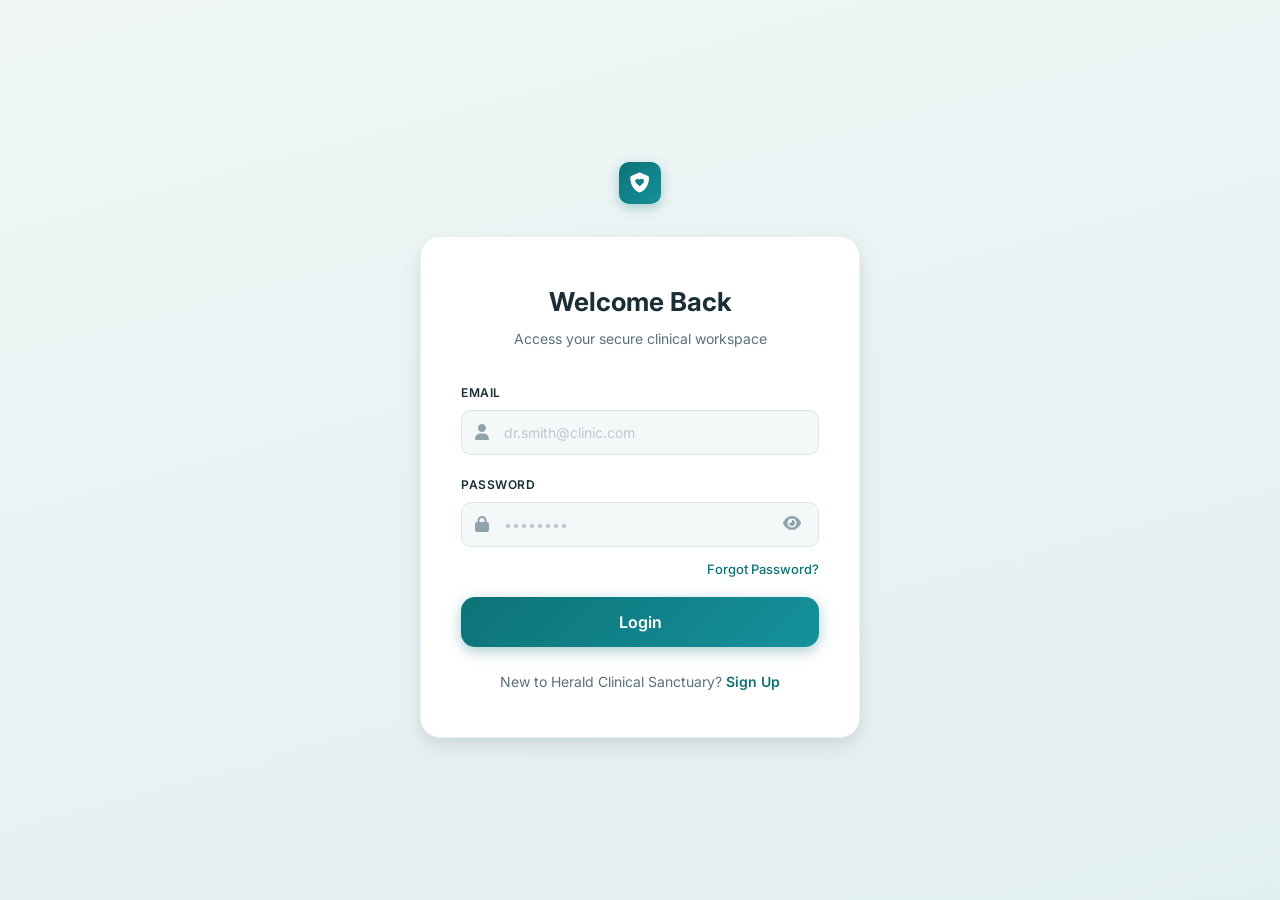
==== commit e6fa3d06: "updated admin html and javascript" ====
--- a/frontend/html/admin.html
+++ b/frontend/html/admin.html
@@ -62,14 +62,6 @@
             <span class="nav-icon"><i class="fas fa-chart-bar"></i></span>
             Reports
           </a>
-          <a
-            href="#"
-            class="nav-item"
-            data-section="settings"
-            id="nav-settings"
-          >
-            <span class="nav-icon"><i class="fas fa-cog"></i></span> Settings
-          </a>
         </nav>
         <div class="sidebar-footer">
           <a href="#" class="nav-item" id="logout-btn">
@@ -270,8 +262,10 @@
                         <th>Name</th>
                         <th>Email</th>
                         <th>Specialization</th>
+                        <th>NMC</th>
                         <th>Experience</th>
-                        <th>Status</th>
+                        <th>Approval</th>
+                        <th>Active</th>
                         <th>Actions</th>
                       </tr>
                     </thead>
@@ -375,90 +369,6 @@
             </div>
           </div>
 
-          <!-- ===== SETTINGS ===== -->
-          <div class="content-section" id="section-settings">
-            <div class="page-header">
-              <h1>System Settings</h1>
-              <p>Configure system-wide settings.</p>
-            </div>
-
-            <div class="card">
-              <div class="card-header">
-                <h3><i class="fas fa-cog"></i> General Settings</h3>
-              </div>
-              <div class="card-body">
-                <form id="settings-form">
-                  <div class="profile-form-grid">
-                    <div class="form-group">
-                      <label for="setting-site-name">Site Name</label>
-                      <input
-                        type="text"
-                        id="setting-site-name"
-                        placeholder="Herald Clinical Sanctuary"
-                      />
-                    </div>
-                    <div class="form-group">
-                      <label for="setting-appointment-duration"
-                        >Appointment Duration (min)</label
-                      >
-                      <input
-                        type="number"
-                        id="setting-appointment-duration"
-                        placeholder="30"
-                        min="10"
-                      />
-                    </div>
-                    <div class="form-group">
-                      <label for="setting-max-appointments"
-                        >Max Appointments Per Day</label
-                      >
-                      <input
-                        type="number"
-                        id="setting-max-appointments"
-                        placeholder="20"
-                        min="1"
-                      />
-                    </div>
-                    <div class="form-group">
-                      <label for="setting-working-start"
-                        >Working Hours Start</label
-                      >
-                      <input
-                        type="time"
-                        id="setting-working-start"
-                        value="09:00"
-                      />
-                    </div>
-                    <div class="form-group">
-                      <label for="setting-working-end">Working Hours End</label>
-                      <input
-                        type="time"
-                        id="setting-working-end"
-                        value="17:00"
-                      />
-                    </div>
-                    <div class="form-group full-width">
-                      <label for="setting-site-desc">Site Description</label>
-                      <textarea
-                        id="setting-site-desc"
-                        rows="3"
-                        placeholder="Your trusted healthcare platform..."
-                      ></textarea>
-                    </div>
-                  </div>
-                  <div class="mt-24">
-                    <button
-                      type="submit"
-                      class="btn btn-primary"
-                      id="save-settings-btn"
-                    >
-                      <i class="fas fa-save"></i> Save Settings
-                    </button>
-                  </div>
-                </form>
-              </div>
-            </div>
-          </div>
         </div>
       </div>
     </div>
--- a/frontend/css/styles.css
+++ b/frontend/css/styles.css
@@ -792,6 +792,66 @@
   }
 }
 
+/* ===== FORGOT PASSWORD ===== */
+.forgot-password-link {
+  text-align: right;
+  margin-top: -10px;
+  margin-bottom: 16px;
+}
+
+.forgot-password-link a {
+  font-size: 13px;
+  color: var(--primary);
+  font-weight: 500;
+  transition: var(--transition-fast);
+}
+
+.forgot-password-link a:hover {
+  color: var(--primary-dark);
+  text-decoration: underline;
+}
+
+/* Reset link display (shown after forgot-password request) */
+.reset-link-display {
+  margin-top: 20px;
+  padding: 16px;
+  background: var(--info-bg);
+  border: 1px solid #bfdbfe;
+  border-radius: var(--radius);
+  text-align: center;
+}
+
+.reset-link-display p {
+  font-size: 13px;
+  color: var(--text-secondary);
+  margin-bottom: 8px;
+}
+
+.reset-link-anchor {
+  display: inline-block;
+  word-break: break-all;
+  font-size: 13px;
+  color: var(--primary);
+  font-weight: 600;
+  padding: 8px 12px;
+  background: var(--primary-lighter);
+  border-radius: var(--radius-sm);
+  margin: 6px 0;
+  transition: var(--transition-fast);
+}
+
+.reset-link-anchor:hover {
+  background: var(--primary);
+  color: white;
+}
+
+.reset-link-note {
+  font-size: 11px;
+  color: var(--text-muted);
+  font-style: italic;
+  margin-top: 8px;
+}
+
 /* ===== RESPONSIVE ===== */
 @media (max-width: 992px) {
   .hero-section {
--- a/frontend/css/dashboard.css
+++ b/frontend/css/dashboard.css
@@ -1,6 +1,627 @@
 /* ===================================
    Dashboard Styles - All Role Dashboards
    =================================== */
+
+/* ===== AI EMERGENCY BOOKING - Premium Redesign ===== */
+.emergency-card {
+  border: 1px solid rgba(239, 68, 68, 0.12);
+  background: linear-gradient(135deg, #fffbfb 0%, #fff5f5 50%, #fef2f2 100%);
+  box-shadow: 0 4px 20px rgba(239, 68, 68, 0.06);
+  border-radius: var(--radius-xl);
+  overflow: hidden;
+  padding: 0;
+  position: relative;
+  z-index: 1;
+  transition: all 0.3s ease;
+}
+.emergency-card:hover {
+  box-shadow: 0 8px 32px rgba(239, 68, 68, 0.1);
+  border-color: rgba(239, 68, 68, 0.2);
+}
+.emergency-card::before {
+  content: "";
+  position: absolute;
+  top: 0;
+  left: 0;
+  width: 100%;
+  height: 4px;
+  background: linear-gradient(90deg, #ef4444, #f87171, #ef4444);
+  background-size: 200% 100%;
+  animation: emergencyGradientBar 3s ease infinite;
+}
+@keyframes emergencyGradientBar {
+  0%, 100% { background-position: 0% 50%; }
+  50% { background-position: 100% 50%; }
+}
+
+/* ===== Emergency Hero ===== */
+.emergency-hero {
+  display: flex;
+  align-items: center;
+  gap: 16px;
+  padding: 24px 28px 18px;
+}
+
+.emergency-icon-ring {
+  position: relative;
+  width: 52px;
+  height: 52px;
+  border-radius: 50%;
+  background: linear-gradient(135deg, #ef4444, #f87171);
+  display: flex;
+  align-items: center;
+  justify-content: center;
+  color: white;
+  font-size: 22px;
+  flex-shrink: 0;
+  box-shadow: 0 4px 16px rgba(239, 68, 68, 0.3);
+}
+
+.emergency-icon-ring-pulse {
+  position: absolute;
+  inset: -6px;
+  border-radius: 50%;
+  border: 2px solid rgba(239, 68, 68, 0.3);
+  animation: ringPulse 2s ease-in-out infinite;
+}
+
+@keyframes ringPulse {
+  0%, 100% {
+    transform: scale(1);
+    opacity: 0.6;
+  }
+  50% {
+    transform: scale(1.15);
+    opacity: 0;
+  }
+}
+
+.emergency-hero-text {
+  flex: 1;
+  min-width: 0;
+}
+
+.emergency-hero-text h4 {
+  font-size: 18px;
+  font-weight: 700;
+  color: var(--text-primary);
+  margin: 0 0 3px;
+}
+
+.emergency-hero-text p {
+  font-size: 13px;
+  color: var(--text-secondary);
+  margin: 0;
+}
+
+.emergency-live-badge {
+  display: inline-flex;
+  align-items: center;
+  gap: 6px;
+  padding: 5px 12px;
+  border-radius: 50px;
+  font-size: 11px;
+  font-weight: 700;
+  letter-spacing: 1px;
+  color: #ef4444;
+  background: rgba(239, 68, 68, 0.08);
+  border: 1px solid rgba(239, 68, 68, 0.15);
+  flex-shrink: 0;
+}
+
+.live-dot {
+  width: 8px;
+  height: 8px;
+  border-radius: 50%;
+  background: #ef4444;
+  animation: liveBlink 1.5s ease-in-out infinite;
+}
+
+@keyframes liveBlink {
+  0%, 100% { opacity: 1; }
+  50% { opacity: 0.3; }
+}
+
+/* ===== Steps Indicator ===== */
+.emergency-steps {
+  display: flex;
+  align-items: center;
+  justify-content: center;
+  gap: 0;
+  padding: 14px 28px 18px;
+}
+
+.emergency-step {
+  display: flex;
+  align-items: center;
+  gap: 8px;
+  opacity: 0.4;
+  transition: all 0.4s ease;
+}
+
+.emergency-step.active {
+  opacity: 1;
+}
+
+.emergency-step.completed {
+  opacity: 1;
+}
+
+.step-dot {
+  width: 28px;
+  height: 28px;
+  border-radius: 50%;
+  background: #fecaca;
+  color: #ef4444;
+  font-size: 12px;
+  font-weight: 700;
+  display: flex;
+  align-items: center;
+  justify-content: center;
+  transition: all 0.4s ease;
+  flex-shrink: 0;
+}
+
+.emergency-step.active .step-dot {
+  background: linear-gradient(135deg, #ef4444, #f87171);
+  color: white;
+  box-shadow: 0 2px 8px rgba(239, 68, 68, 0.3);
+}
+
+.emergency-step.completed .step-dot {
+  background: linear-gradient(135deg, #10b981, #34d399);
+  color: white;
+  box-shadow: 0 2px 8px rgba(16, 185, 129, 0.3);
+}
+
+.emergency-step span {
+  font-size: 12px;
+  font-weight: 600;
+  color: var(--text-muted);
+  text-transform: uppercase;
+  letter-spacing: 0.5px;
+}
+
+.emergency-step.active span {
+  color: #ef4444;
+}
+
+.emergency-step.completed span {
+  color: #10b981;
+}
+
+.step-connector {
+  width: 40px;
+  height: 2px;
+  background: #fecaca;
+  margin: 0 6px;
+  border-radius: 2px;
+  transition: background 0.4s ease;
+}
+
+.step-connector.active {
+  background: linear-gradient(90deg, #10b981, #34d399);
+}
+
+/* ===== Input Area ===== */
+.emergency-input-container {
+  padding: 0 28px 24px;
+  display: flex;
+  flex-direction: column;
+  gap: 14px;
+}
+
+.emergency-textarea-wrapper {
+  position: relative;
+}
+
+.emergency-textarea-icon {
+  position: absolute;
+  top: 16px;
+  left: 16px;
+  color: rgba(239, 68, 68, 0.35);
+  font-size: 18px;
+  pointer-events: none;
+  transition: color 0.3s ease;
+  z-index: 2;
+}
+
+.emergency-textarea-wrapper .emergency-textarea {
+  border: 1.5px solid rgba(239, 68, 68, 0.15);
+  background-color: white;
+  padding: 16px 16px 16px 48px;
+  font-size: 14px;
+  border-radius: var(--radius-lg);
+  font-family: inherit;
+  resize: none;
+  color: var(--text-primary);
+  box-shadow: 0 2px 8px rgba(239, 68, 68, 0.04);
+  transition: all 0.3s ease;
+  width: 100%;
+  line-height: 1.6;
+}
+
+.emergency-textarea-wrapper .emergency-textarea:focus {
+  border-color: #ef4444;
+  box-shadow: 0 0 0 4px rgba(239, 68, 68, 0.08), 0 4px 12px rgba(239, 68, 68, 0.06);
+  outline: none;
+}
+
+.emergency-textarea-wrapper .emergency-textarea:focus + .emergency-textarea-icon,
+.emergency-textarea-wrapper:focus-within .emergency-textarea-icon {
+  color: #ef4444;
+}
+
+.emergency-hint {
+  display: flex;
+  align-items: center;
+  gap: 8px;
+  font-size: 12px;
+  color: var(--text-muted);
+  padding: 0 4px;
+}
+
+.emergency-hint i {
+  color: #10b981;
+  font-size: 13px;
+}
+
+.btn-emergency {
+  margin-top: 2px;
+  padding: 15px 24px;
+  background: linear-gradient(135deg, #ef4444 0%, #dc2626 100%) !important;
+  color: white !important;
+  border: none;
+  border-radius: var(--radius-lg);
+  display: flex;
+  align-items: center;
+  justify-content: center;
+  gap: 10px;
+  font-size: 15px;
+  font-weight: 600;
+  box-shadow: 0 4px 14px rgba(239, 68, 68, 0.3) !important;
+  transition: all 0.3s cubic-bezier(0.22, 1, 0.36, 1);
+  cursor: pointer;
+  text-transform: none;
+  letter-spacing: 0;
+}
+
+.btn-emergency:hover {
+  transform: translateY(-2px);
+  background: linear-gradient(135deg, #dc2626 0%, #b91c1c 100%) !important;
+  box-shadow: 0 8px 24px rgba(239, 68, 68, 0.35) !important;
+}
+
+.btn-emergency:active {
+  transform: translateY(0px);
+  box-shadow: 0 2px 8px rgba(239, 68, 68, 0.25) !important;
+}
+
+.emergency-btn-arrow {
+  font-size: 13px;
+  transition: transform 0.3s ease;
+}
+
+.btn-emergency:hover .emergency-btn-arrow {
+  transform: translateX(4px);
+}
+
+/* ===== Loading State ===== */
+.emergency-loading-state {
+  display: flex;
+  flex-direction: column;
+  align-items: center;
+  justify-content: center;
+  padding: 36px 28px 32px;
+  text-align: center;
+}
+
+.emergency-loading-visual {
+  position: relative;
+  width: 80px;
+  height: 80px;
+  margin-bottom: 20px;
+}
+
+.loading-ring {
+  position: absolute;
+  inset: 0;
+  border-radius: 50%;
+  border: 3px solid rgba(239, 68, 68, 0.1);
+  border-top-color: #ef4444;
+  animation: loadingRingSpin 1.2s cubic-bezier(0.5, 0, 0.5, 1) infinite;
+}
+
+.loading-ring-inner {
+  position: absolute;
+  inset: 8px;
+  border-radius: 50%;
+  border: 2px solid rgba(239, 68, 68, 0.05);
+  border-bottom-color: #f87171;
+  animation: loadingRingSpin 0.8s cubic-bezier(0.5, 0, 0.5, 1) infinite reverse;
+}
+
+@keyframes loadingRingSpin {
+  0% { transform: rotate(0deg); }
+  100% { transform: rotate(360deg); }
+}
+
+.loading-brain-icon {
+  position: absolute;
+  top: 50%;
+  left: 50%;
+  transform: translate(-50%, -50%);
+  font-size: 26px;
+  color: #ef4444;
+  animation: brainPulse 1.5s ease-in-out infinite;
+}
+
+@keyframes brainPulse {
+  0%, 100% { transform: translate(-50%, -50%) scale(1); opacity: 1; }
+  50% { transform: translate(-50%, -50%) scale(1.1); opacity: 0.7; }
+}
+
+.loading-title {
+  font-size: 16px;
+  font-weight: 700;
+  color: var(--text-primary);
+  margin: 0 0 6px;
+}
+
+.loading-subtitle {
+  font-size: 13px;
+  color: var(--text-secondary);
+  margin: 0 0 20px;
+}
+
+.loading-progress-bar {
+  width: 200px;
+  height: 4px;
+  background: rgba(239, 68, 68, 0.1);
+  border-radius: 10px;
+  overflow: hidden;
+}
+
+.loading-progress-fill {
+  height: 100%;
+  width: 30%;
+  background: linear-gradient(90deg, #ef4444, #f87171);
+  border-radius: 10px;
+  animation: progressSlide 2s ease-in-out infinite;
+}
+
+@keyframes progressSlide {
+  0% { width: 10%; margin-left: 0; }
+  50% { width: 60%; margin-left: 20%; }
+  100% { width: 10%; margin-left: 90%; }
+}
+
+/* ===== Success Ticket ===== */
+.booking-success-ticket {
+  background: white;
+  border-radius: var(--radius-lg);
+  border: 1px solid var(--border-light);
+  box-shadow: 0 4px 16px rgba(0, 0, 0, 0.05);
+  overflow: hidden;
+  margin: 0 28px 8px;
+  animation: ticketSlideIn 0.5s ease;
+}
+
+@keyframes ticketSlideIn {
+  from {
+    opacity: 0;
+    transform: translateY(12px);
+  }
+  to {
+    opacity: 1;
+    transform: translateY(0);
+  }
+}
+
+.ticket-header {
+  padding: 16px 20px;
+  display: flex;
+  justify-content: space-between;
+  align-items: center;
+  background: linear-gradient(135deg, #fafbfc 0%, #f5f7f9 100%);
+  border-bottom: 1px solid var(--border-light);
+}
+
+.urgency-badge {
+  padding: 6px 14px;
+  border-radius: 50px;
+  font-size: 11px;
+  font-weight: 700;
+  text-transform: uppercase;
+  letter-spacing: 0.5px;
+  display: inline-flex;
+  align-items: center;
+  gap: 6px;
+}
+
+.dept-badge {
+  color: var(--text-secondary);
+  font-size: 13px;
+  font-weight: 600;
+  display: flex;
+  align-items: center;
+  gap: 6px;
+  background: var(--primary-lighter);
+  color: var(--primary);
+  padding: 5px 12px;
+  border-radius: 50px;
+}
+
+.ticket-body {
+  padding: 20px;
+}
+
+.ticket-row {
+  display: flex;
+  justify-content: space-between;
+  margin-bottom: 16px;
+}
+
+.ticket-row:last-child {
+  margin-bottom: 0;
+}
+
+.ticket-col {
+  display: flex;
+  flex-direction: column;
+  gap: 4px;
+}
+
+.ticket-col small {
+  color: var(--text-muted);
+  font-size: 11px;
+  text-transform: uppercase;
+  font-weight: 700;
+  letter-spacing: 0.5px;
+}
+
+.ticket-col strong {
+  color: var(--text-primary);
+  font-size: 15px;
+  font-weight: 600;
+  display: flex;
+  align-items: center;
+  gap: 6px;
+}
+
+.ticket-col strong i {
+  color: var(--primary);
+  font-size: 14px;
+}
+
+.ticket-footer {
+  background: linear-gradient(135deg, #ecfdf5 0%, #f0fdf4 100%);
+  padding: 14px 20px;
+  border-top: 1px solid #d1fae5;
+}
+
+.success-msg {
+  margin: 0;
+  color: #059669;
+  font-size: 14px;
+  font-weight: 600;
+  display: flex;
+  align-items: center;
+  gap: 8px;
+}
+
+.success-msg i {
+  font-size: 16px;
+}
+
+/* Emergency Result Buttons */
+.emergency-result-card .btn-outline {
+  margin: 12px 28px 24px;
+  width: calc(100% - 56px);
+  border-radius: var(--radius-lg);
+  padding: 13px;
+  font-weight: 600;
+  border: 1.5px solid var(--border);
+  transition: all 0.3s ease;
+}
+
+.emergency-result-card .btn-outline:hover {
+  border-color: var(--primary);
+  color: var(--primary);
+  background: var(--primary-lighter);
+}
+
+/* ===== Error State ===== */
+.emergency-error {
+  text-align: center;
+  padding: 28px 20px;
+  color: var(--text-primary);
+  background: white;
+  border-radius: var(--radius-lg);
+  border: 1px solid rgba(239, 68, 68, 0.1);
+  margin: 0 28px;
+}
+
+.emergency-error i {
+  font-size: 40px;
+  margin-bottom: 14px;
+  color: #fca5a5;
+  display: block;
+}
+
+.emergency-error h5 {
+  margin: 0 0 8px 0;
+  font-weight: 700;
+  font-size: 16px;
+  color: var(--text-primary);
+}
+
+.emergency-error p {
+  color: var(--text-secondary);
+  font-size: 14px;
+  margin: 0;
+  line-height: 1.5;
+}
+
+/* Legacy selectors kept for compatibility */
+.badge-danger {
+  background-color: rgba(239, 68, 68, 0.1);
+  color: var(--danger);
+  padding: 4px 10px;
+  border-radius: 20px;
+  font-size: 0.75rem;
+  font-weight: 600;
+  text-transform: uppercase;
+  letter-spacing: 0.5px;
+  border: none;
+}
+
+.emergency-desc {
+  font-size: 0.95em;
+  color: var(--text-secondary);
+  line-height: 1.5;
+  margin-bottom: 16px;
+  padding: 0 28px;
+}
+
+.emergency-header {
+  display: flex;
+  justify-content: space-between;
+  align-items: center;
+  margin-bottom: 12px;
+  padding: 24px 28px 0;
+}
+
+.emergency-header h4 {
+  color: var(--text-primary);
+  font-size: 1.15rem;
+  margin: 0;
+  display: flex;
+  align-items: center;
+  gap: 10px;
+  font-weight: 700;
+}
+
+.pulse-icon {
+  color: var(--danger);
+  background-color: transparent;
+  display: inline-flex;
+  align-items: center;
+  justify-content: center;
+  font-size: 18px;
+}
+
+.radar-spinner {
+  width: 48px;
+  height: 48px;
+  border-radius: 50%;
+  background-color: rgba(239, 68, 68, 0.05);
+  border: 3px solid rgba(239, 68, 68, 0.2);
+  border-top-color: var(--danger);
+  animation: spin 1s cubic-bezier(0.55, 0.15, 0.45, 0.85) infinite;
+  margin-bottom: 16px;
+}
+
 
 /* ===== DASHBOARD LAYOUT ===== */
 .dashboard-layout {
@@ -348,15 +969,19 @@
 .stat-card.primary::after {
   background: var(--primary-gradient);
 }
+
 .stat-card.success::after {
   background: var(--success);
 }
+
 .stat-card.warning::after {
   background: var(--warning);
 }
+
 .stat-card.danger::after {
   background: var(--danger);
 }
+
 .stat-card.info::after {
   background: var(--info);
 }
@@ -382,18 +1007,22 @@
   background: var(--primary-lighter);
   color: var(--primary);
 }
+
 .stat-card.success .stat-icon {
   background: var(--success-bg);
   color: var(--success);
 }
+
 .stat-card.warning .stat-icon {
   background: var(--warning-bg);
   color: var(--warning);
 }
+
 .stat-card.danger .stat-icon {
   background: var(--danger-bg);
   color: var(--danger);
 }
+
 .stat-card.info .stat-icon {
   background: var(--info-bg);
   color: var(--info);
@@ -421,6 +1050,7 @@
 .stat-change.up {
   color: var(--success);
 }
+
 .stat-change.down {
   color: var(--danger);
 }
@@ -558,30 +1188,37 @@
   background: var(--warning-bg);
   color: #b45309;
 }
+
 .badge-approved {
   background: var(--success-bg);
   color: #047857;
 }
+
 .badge-rejected {
   background: var(--danger-bg);
   color: #b91c1c;
 }
+
 .badge-completed {
   background: var(--info-bg);
   color: #1d4ed8;
 }
+
 .badge-cancelled {
   background: #f3f4f6;
   color: #6b7280;
 }
+
 .badge-rescheduled {
   background: #faf5ff;
   color: #7c3aed;
 }
+
 .badge-active {
   background: var(--success-bg);
   color: #047857;
 }
+
 .badge-inactive {
   background: var(--danger-bg);
   color: #b91c1c;
@@ -1008,9 +1645,10 @@
 
 /* Toggle switch */
 .toggle-switch {
+  display: inline-block;
   position: relative;
-  width: 44px;
-  height: 24px;
+  width: 86px;
+  height: 28px;
   cursor: pointer;
 }
 
@@ -1022,8 +1660,11 @@
 
 .toggle-slider {
   position: absolute;
-  inset: 0;
-  background: var(--border);
+  top: 0;
+  left: 0;
+  right: 0;
+  bottom: 0;
+  background: var(--text-muted);
   border-radius: 50px;
   transition: var(--transition);
 }
@@ -1031,22 +1672,42 @@
 .toggle-slider::before {
   content: "";
   position: absolute;
-  width: 18px;
-  height: 18px;
+  width: 22px;
+  height: 22px;
   left: 3px;
   bottom: 3px;
   background: white;
   border-radius: 50%;
   transition: var(--transition);
   box-shadow: var(--shadow-sm);
+  z-index: 2;
+}
+
+.toggle-slider::after {
+  content: "Inactive";
+  position: absolute;
+  right: 10px;
+  top: 50%;
+  transform: translateY(-50%);
+  font-size: 11px;
+  font-weight: 600;
+  color: white;
+  transition: var(--transition);
+  z-index: 1;
 }
 
 .toggle-switch input:checked + .toggle-slider {
   background: var(--primary);
 }
 
+.toggle-switch input:checked + .toggle-slider::after {
+  content: "Active";
+  left: 12px;
+  right: auto;
+}
+
 .toggle-switch input:checked + .toggle-slider::before {
-  transform: translateX(20px);
+  transform: translateX(58px);
 }
 
 /* ===== EMPTY STATES ===== */
@@ -1236,6 +1897,347 @@
 
 .doctor-list-empty {
   grid-column: 1 / -1;
+}
+
+/* ===== DOCTOR PROFILE MODAL ===== */
+.doctor-profile-modal-content {
+  max-width: 620px;
+}
+
+.doctor-profile-modal-header {
+  background: var(--primary-gradient);
+  color: white;
+  border-bottom: none;
+}
+
+.doctor-profile-modal-header h3 {
+  color: white;
+  display: flex;
+  align-items: center;
+  gap: 10px;
+}
+
+.doctor-profile-modal-header .modal-close {
+  color: rgba(255, 255, 255, 0.8);
+}
+
+.doctor-profile-modal-header .modal-close:hover {
+  color: white;
+}
+
+.doctor-profile-modal-body {
+  padding: 0;
+}
+
+.doctor-profile-modal-footer {
+  border-top: 1px solid var(--border-light);
+  padding: 16px 28px;
+}
+
+/* Doctor Profile Banner */
+.dp-banner {
+  display: flex;
+  align-items: center;
+  gap: 20px;
+  padding: 28px;
+  background: linear-gradient(135deg, #f0fdf9 0%, #e8f5f0 50%, #f0f7ff 100%);
+  border-bottom: 1px solid var(--border-light);
+}
+
+.dp-photo-wrapper {
+  flex-shrink: 0;
+}
+
+.dp-photo {
+  width: 90px;
+  height: 90px;
+  border-radius: 50%;
+  object-fit: cover;
+  border: 4px solid white;
+  box-shadow: 0 4px 14px rgba(13, 115, 119, 0.2);
+}
+
+.dp-photo-fallback {
+  display: flex;
+  align-items: center;
+  justify-content: center;
+  background: var(--primary-gradient);
+  color: white;
+  font-size: 36px;
+  font-weight: 700;
+}
+
+.dp-banner-info {
+  flex: 1;
+  min-width: 0;
+}
+
+.dp-name {
+  font-size: 22px;
+  font-weight: 700;
+  color: var(--text-primary);
+  margin-bottom: 6px;
+  line-height: 1.3;
+}
+
+.dp-specialization {
+  display: inline-block;
+  font-size: 12px;
+  font-weight: 600;
+  text-transform: uppercase;
+  letter-spacing: 0.5px;
+  color: var(--primary);
+  background: var(--primary-lighter);
+  padding: 4px 14px;
+  border-radius: 50px;
+  margin-bottom: 6px;
+}
+
+.dp-verified {
+  display: inline-flex;
+  align-items: center;
+  gap: 5px;
+  font-size: 12px;
+  font-weight: 600;
+  color: #059669;
+  background: #ecfdf5;
+  padding: 3px 12px;
+  border-radius: 50px;
+  margin-left: 6px;
+}
+
+.dp-verified i {
+  font-size: 11px;
+}
+
+/* Profile Sections */
+.dp-section {
+  padding: 20px 28px;
+  border-bottom: 1px solid var(--border-light);
+}
+
+.dp-section:last-child {
+  border-bottom: none;
+}
+
+.dp-section-title {
+  font-size: 14px;
+  font-weight: 600;
+  color: var(--text-primary);
+  margin-bottom: 14px;
+  display: flex;
+  align-items: center;
+  gap: 8px;
+}
+
+.dp-section-title i {
+  color: var(--primary);
+  font-size: 14px;
+}
+
+.dp-bio {
+  font-size: 14px;
+  color: var(--text-secondary);
+  line-height: 1.7;
+  padding: 14px 18px;
+  background: var(--bg-input);
+  border-radius: var(--radius);
+  border-left: 3px solid var(--primary);
+}
+
+/* Details Grid */
+.dp-details-grid {
+  display: grid;
+  grid-template-columns: repeat(2, 1fr);
+  gap: 14px;
+}
+
+.dp-detail-item {
+  display: flex;
+  align-items: flex-start;
+  gap: 12px;
+  padding: 12px 14px;
+  background: var(--bg-input);
+  border-radius: var(--radius);
+  border: 1px solid var(--border-light);
+  transition: var(--transition);
+}
+
+.dp-detail-item:hover {
+  border-color: var(--primary-lighter);
+  box-shadow: 0 2px 8px rgba(13, 115, 119, 0.08);
+}
+
+.dp-detail-icon {
+  width: 36px;
+  height: 36px;
+  border-radius: var(--radius);
+  background: var(--primary-lighter);
+  color: var(--primary);
+  display: flex;
+  align-items: center;
+  justify-content: center;
+  font-size: 14px;
+  flex-shrink: 0;
+}
+
+.dp-detail-content {
+  display: flex;
+  flex-direction: column;
+  gap: 2px;
+  min-width: 0;
+}
+
+.dp-detail-label {
+  font-size: 11px;
+  font-weight: 600;
+  text-transform: uppercase;
+  letter-spacing: 0.5px;
+  color: var(--text-muted);
+}
+
+.dp-detail-value {
+  font-size: 14px;
+  font-weight: 600;
+  color: var(--text-primary);
+  word-break: break-word;
+}
+
+.dp-fee {
+  color: #059669;
+  font-size: 15px;
+}
+
+/* Availability Schedule */
+.dp-schedule {
+  display: flex;
+  flex-direction: column;
+  gap: 6px;
+}
+
+.profile-schedule-row {
+  display: flex;
+  align-items: center;
+  justify-content: space-between;
+  padding: 10px 16px;
+  border-radius: var(--radius);
+  transition: var(--transition);
+}
+
+.profile-schedule-row.available {
+  background: #f0fdf4;
+  border: 1px solid #bbf7d0;
+}
+
+.profile-schedule-row.available:hover {
+  background: #dcfce7;
+}
+
+.profile-schedule-row.unavailable {
+  background: #fef2f2;
+  border: 1px solid #fecaca;
+}
+
+.profile-schedule-day {
+  font-size: 14px;
+  font-weight: 600;
+  color: var(--text-primary);
+  min-width: 100px;
+}
+
+.profile-schedule-time {
+  font-size: 13px;
+  font-weight: 500;
+  color: #059669;
+  display: flex;
+  align-items: center;
+  gap: 6px;
+}
+
+.profile-schedule-time i {
+  font-size: 12px;
+}
+
+.profile-schedule-time.unavailable-text {
+  color: #dc2626;
+}
+
+.profile-schedule-default {
+  padding: 16px;
+  background: var(--bg-input);
+  border-radius: var(--radius);
+  color: var(--text-secondary);
+  font-size: 14px;
+  display: flex;
+  align-items: center;
+  gap: 8px;
+}
+
+.profile-schedule-default i {
+  color: var(--primary);
+}
+
+/* Member Since */
+.dp-member-since {
+  padding: 14px 28px;
+  text-align: center;
+  font-size: 12px;
+  color: var(--text-muted);
+  display: flex;
+  align-items: center;
+  justify-content: center;
+  gap: 6px;
+  border-top: 1px solid var(--border-light);
+}
+
+.dp-member-since i {
+  color: var(--text-muted);
+  font-size: 13px;
+}
+
+/* Clickable doctor card header */
+.doctor-card-clickable {
+  cursor: pointer;
+  transition: var(--transition);
+}
+
+.doctor-card-clickable:hover {
+  background: var(--primary-lighter);
+}
+
+/* Responsive adjustments for doctor profile modal */
+@media (max-width: 640px) {
+  .doctor-profile-modal-content {
+    max-width: 100%;
+  }
+
+  .dp-banner {
+    flex-direction: column;
+    text-align: center;
+    padding: 24px 20px;
+  }
+
+  .dp-details-grid {
+    grid-template-columns: 1fr;
+  }
+
+  .dp-section {
+    padding: 16px 20px;
+  }
+
+  .dp-name {
+    font-size: 20px;
+  }
+
+  .profile-schedule-row {
+    flex-direction: column;
+    align-items: flex-start;
+    gap: 4px;
+  }
+
+  .profile-schedule-day {
+    min-width: auto;
+  }
 }
 
 .booking-doctor-info {
@@ -1499,6 +2501,7 @@
   0% {
     background-position: -200% 0;
   }
+
   100% {
     background-position: 200% 0;
   }
@@ -1655,3 +2658,525 @@
     width: 100%;
   }
 }
+
+/* =============================================
+   Patient Dashboard - Enhanced UI/UX Styles
+   Premium glassmorphism, animations & micro-interactions
+   ============================================= */
+
+/* ===== WELCOME BANNER ===== */
+.welcome-banner {
+  position: relative;
+  background: linear-gradient(135deg, #0d7377 0%, #14919b 40%, #1ab5c0 100%);
+  border-radius: var(--radius-xl);
+  padding: 36px 40px;
+  margin-bottom: 32px;
+  overflow: hidden;
+  color: white;
+  box-shadow: 0 8px 32px rgba(13, 115, 119, 0.25);
+  animation: bannerSlideIn 0.6s cubic-bezier(0.22, 1, 0.36, 1);
+}
+
+@keyframes bannerSlideIn {
+  from {
+    opacity: 0;
+    transform: translateY(-20px);
+  }
+  to {
+    opacity: 1;
+    transform: translateY(0);
+  }
+}
+
+.welcome-banner-content {
+  position: relative;
+  z-index: 2;
+  display: flex;
+  justify-content: space-between;
+  align-items: center;
+  gap: 24px;
+}
+
+.welcome-text {
+  flex: 1;
+}
+
+.welcome-wave {
+  display: inline-block;
+  font-size: 28px;
+  animation: wave 2.5s ease-in-out infinite;
+  transform-origin: 70% 70%;
+}
+
+@keyframes wave {
+  0%, 100% { transform: rotate(0deg); }
+  10% { transform: rotate(14deg); }
+  20% { transform: rotate(-8deg); }
+  30% { transform: rotate(14deg); }
+  40% { transform: rotate(-4deg); }
+  50% { transform: rotate(10deg); }
+  60% { transform: rotate(0deg); }
+}
+
+.welcome-banner h1 {
+  font-size: 28px;
+  font-weight: 700;
+  margin: 6px 0 8px;
+  letter-spacing: -0.5px;
+  color: white;
+}
+
+.welcome-subtitle {
+  font-size: 15px;
+  opacity: 0.85;
+  font-weight: 400;
+  line-height: 1.5;
+}
+
+/* Date Widget */
+.welcome-date-widget {
+  display: flex;
+  align-items: center;
+  gap: 14px;
+  background: rgba(255, 255, 255, 0.15);
+  backdrop-filter: blur(12px);
+  border: 1px solid rgba(255, 255, 255, 0.2);
+  border-radius: var(--radius-lg);
+  padding: 16px 22px;
+  flex-shrink: 0;
+}
+
+.date-widget-day {
+  font-size: 36px;
+  font-weight: 800;
+  line-height: 1;
+  color: white;
+}
+
+.date-widget-details {
+  display: flex;
+  flex-direction: column;
+  gap: 2px;
+}
+
+.date-widget-month {
+  font-size: 14px;
+  font-weight: 600;
+  text-transform: uppercase;
+  letter-spacing: 1px;
+  opacity: 0.9;
+}
+
+.date-widget-year {
+  font-size: 13px;
+  opacity: 0.7;
+  font-weight: 500;
+}
+
+/* Decoration Circles */
+.welcome-banner-decoration {
+  position: absolute;
+  top: 0;
+  left: 0;
+  right: 0;
+  bottom: 0;
+  z-index: 1;
+  pointer-events: none;
+  overflow: hidden;
+}
+
+.decoration-circle {
+  position: absolute;
+  border-radius: 50%;
+  background: rgba(255, 255, 255, 0.06);
+}
+
+.circle-1 {
+  width: 200px;
+  height: 200px;
+  top: -60px;
+  right: -40px;
+  animation: floatSlow 8s ease-in-out infinite;
+}
+
+.circle-2 {
+  width: 120px;
+  height: 120px;
+  bottom: -30px;
+  right: 25%;
+  background: rgba(255, 255, 255, 0.04);
+  animation: floatSlow 6s ease-in-out infinite reverse;
+}
+
+.circle-3 {
+  width: 80px;
+  height: 80px;
+  top: 20px;
+  left: 35%;
+  background: rgba(255, 255, 255, 0.05);
+  animation: floatSlow 7s ease-in-out infinite 1s;
+}
+
+@keyframes floatSlow {
+  0%, 100% { transform: translate(0, 0); }
+  50% { transform: translate(10px, -15px); }
+}
+
+/* ===== ENHANCED STAT CARDS ===== */
+.enhanced-stats .stat-card {
+  position: relative;
+  overflow: hidden;
+  border: none;
+  background: var(--bg-card);
+  box-shadow: 0 2px 12px rgba(0, 0, 0, 0.04);
+  transition: all 0.35s cubic-bezier(0.22, 1, 0.36, 1);
+  animation: cardFadeIn 0.5s ease both;
+}
+
+.enhanced-stats .stat-card:nth-child(1) { animation-delay: 0.1s; }
+.enhanced-stats .stat-card:nth-child(2) { animation-delay: 0.2s; }
+.enhanced-stats .stat-card:nth-child(3) { animation-delay: 0.3s; }
+.enhanced-stats .stat-card:nth-child(4) { animation-delay: 0.4s; }
+
+@keyframes cardFadeIn {
+  from {
+    opacity: 0;
+    transform: translateY(16px);
+  }
+  to {
+    opacity: 1;
+    transform: translateY(0);
+  }
+}
+
+.enhanced-stats .stat-card:hover {
+  transform: translateY(-6px);
+  box-shadow: 0 12px 28px rgba(0, 0, 0, 0.1);
+}
+
+.stat-card-glow {
+  position: absolute;
+  top: -50%;
+  right: -50%;
+  width: 100%;
+  height: 100%;
+  border-radius: 50%;
+  opacity: 0;
+  transition: opacity 0.4s ease;
+  pointer-events: none;
+}
+
+.stat-card:hover .stat-card-glow {
+  opacity: 1;
+}
+
+.stat-card.primary .stat-card-glow {
+  background: radial-gradient(circle, rgba(13, 115, 119, 0.08) 0%, transparent 70%);
+}
+
+.stat-card.success .stat-card-glow {
+  background: radial-gradient(circle, rgba(16, 185, 129, 0.08) 0%, transparent 70%);
+}
+
+.stat-card.warning .stat-card-glow {
+  background: radial-gradient(circle, rgba(245, 158, 11, 0.08) 0%, transparent 70%);
+}
+
+.stat-card.info .stat-card-glow {
+  background: radial-gradient(circle, rgba(59, 130, 246, 0.08) 0%, transparent 70%);
+}
+
+/* Stat card bottom accent bar */
+.stat-card-bar {
+  position: absolute;
+  bottom: 0;
+  left: 0;
+  width: 0;
+  height: 3px;
+  transition: width 0.6s cubic-bezier(0.22, 1, 0.36, 1);
+}
+
+.stat-card:hover .stat-card-bar {
+  width: 100%;
+}
+
+.stat-card.primary .stat-card-bar {
+  background: var(--primary-gradient);
+}
+
+.stat-card.success .stat-card-bar {
+  background: linear-gradient(90deg, #10b981, #34d399);
+}
+
+.stat-card.warning .stat-card-bar {
+  background: linear-gradient(90deg, #f59e0b, #fbbf24);
+}
+
+.stat-card.info .stat-card-bar {
+  background: linear-gradient(90deg, #3b82f6, #60a5fa);
+}
+
+/* Animated stat values */
+.enhanced-stats .stat-value {
+  font-size: 32px;
+  font-weight: 800;
+  background: linear-gradient(135deg, var(--text-primary) 0%, var(--text-secondary) 100%);
+  -webkit-background-clip: text;
+  -webkit-text-fill-color: transparent;
+  background-clip: text;
+}
+
+.enhanced-stats .stat-icon {
+  width: 48px;
+  height: 48px;
+  border-radius: 12px;
+  font-size: 20px;
+  transition: transform 0.3s ease;
+}
+
+.enhanced-stats .stat-card:hover .stat-icon {
+  transform: scale(1.1) rotate(-5deg);
+}
+
+/* ===== ELEVATED CARDS ===== */
+.elevated-card {
+  border: 1px solid var(--border-light);
+  box-shadow: 0 2px 8px rgba(0, 0, 0, 0.03);
+  transition: all 0.3s ease;
+}
+
+.elevated-card:hover {
+  box-shadow: 0 8px 24px rgba(0, 0, 0, 0.06);
+}
+
+/* ===== ENHANCED QUICK ACTIONS ===== */
+.enhanced-quick-actions .quick-action-item {
+  border: 1px solid var(--border-light);
+  border-radius: var(--radius-lg);
+  padding: 18px 20px;
+  transition: all 0.3s cubic-bezier(0.22, 1, 0.36, 1);
+  position: relative;
+  overflow: hidden;
+}
+
+.enhanced-quick-actions .quick-action-item::before {
+  content: '';
+  position: absolute;
+  top: 0;
+  left: 0;
+  width: 4px;
+  height: 0;
+  transition: height 0.3s ease;
+  border-radius: 0 4px 4px 0;
+}
+
+.enhanced-quick-actions .quick-action-item:hover::before {
+  height: 100%;
+}
+
+.enhanced-quick-actions .quick-action-item:nth-child(1)::before {
+  background: var(--primary-gradient);
+}
+
+.enhanced-quick-actions .quick-action-item:nth-child(2)::before {
+  background: linear-gradient(180deg, #f59e0b, #fbbf24);
+}
+
+.enhanced-quick-actions .quick-action-item:nth-child(3)::before {
+  background: linear-gradient(180deg, #10b981, #34d399);
+}
+
+.enhanced-quick-actions .quick-action-item:hover {
+  transform: translateX(4px);
+  border-color: transparent;
+  box-shadow: 0 4px 16px rgba(0, 0, 0, 0.08);
+}
+
+/* Colorful quick action icons */
+.qa-icon-doctor {
+  background: var(--primary-lighter) !important;
+  color: var(--primary) !important;
+}
+
+.qa-icon-history {
+  background: #fffbeb !important;
+  color: #f59e0b !important;
+}
+
+.qa-icon-records {
+  background: #ecfdf5 !important;
+  color: #10b981 !important;
+}
+
+.enhanced-quick-actions .quick-action-icon {
+  width: 48px;
+  height: 48px;
+  border-radius: 14px;
+  font-size: 20px;
+  transition: transform 0.3s ease;
+}
+
+.enhanced-quick-actions .quick-action-item:hover .quick-action-icon {
+  transform: scale(1.1);
+}
+
+.enhanced-quick-actions .quick-action-arrow {
+  width: 32px;
+  height: 32px;
+  display: flex;
+  align-items: center;
+  justify-content: center;
+  border-radius: 50%;
+  background: var(--bg-input);
+  color: var(--text-muted);
+  font-size: 12px;
+  transition: all 0.3s ease;
+}
+
+.enhanced-quick-actions .quick-action-item:hover .quick-action-arrow {
+  background: var(--primary);
+  color: white;
+  transform: translateX(4px);
+}
+
+/* ===== ENHANCED EMERGENCY CARD ===== */
+.enhanced-emergency {
+  background: linear-gradient(135deg, #fef2f2 0%, #fff5f5 50%, #fef2f2 100%);
+  border: 1px solid rgba(239, 68, 68, 0.15);
+  border-radius: var(--radius-xl);
+  position: relative;
+}
+
+.enhanced-emergency::before {
+  content: '';
+  position: absolute;
+  top: 0;
+  left: 0;
+  width: 100%;
+  height: 4px;
+  background: linear-gradient(90deg, #ef4444, #f87171, #ef4444);
+  background-size: 200% 100%;
+  animation: emergencyGradient 3s ease infinite;
+}
+
+@keyframes emergencyGradient {
+  0%, 100% { background-position: 0% 50%; }
+  50% { background-position: 100% 50%; }
+}
+
+.animated-pulse {
+  animation: pulseGlow 2s ease-in-out infinite;
+}
+
+@keyframes pulseGlow {
+  0%, 100% {
+    opacity: 1;
+    transform: scale(1);
+  }
+  50% {
+    opacity: 0.6;
+    transform: scale(1.15);
+  }
+}
+
+/* ===== ENHANCED APPOINTMENT ITEMS ===== */
+.content-section .appointment-item {
+  transition: all 0.3s cubic-bezier(0.22, 1, 0.36, 1);
+  border-radius: var(--radius-lg);
+}
+
+.content-section .appointment-item:hover {
+  transform: translateX(4px);
+  border-left: 3px solid var(--primary);
+}
+
+.content-section .appointment-date-box {
+  background: linear-gradient(135deg, var(--primary-lighter) 0%, #e0f7f8 100%);
+  border-radius: var(--radius);
+  padding: 10px 14px;
+  min-width: 70px;
+}
+
+/* ===== PAGE CONTENT ANIMATIONS ===== */
+.content-section.active {
+  animation: sectionFadeIn 0.4s ease;
+}
+
+@keyframes sectionFadeIn {
+  from {
+    opacity: 0;
+    transform: translateY(8px);
+  }
+  to {
+    opacity: 1;
+    transform: translateY(0);
+  }
+}
+
+/* ===== ENHANCED SCROLLBAR ===== */
+::-webkit-scrollbar {
+  width: 6px;
+}
+
+::-webkit-scrollbar-track {
+  background: transparent;
+}
+
+::-webkit-scrollbar-thumb {
+  background: rgba(13, 115, 119, 0.2);
+  border-radius: 10px;
+}
+
+::-webkit-scrollbar-thumb:hover {
+  background: rgba(13, 115, 119, 0.35);
+}
+
+/* ===== ENHANCED RESPONSIVE ===== */
+@media (max-width: 992px) {
+  .welcome-banner {
+    padding: 28px 24px;
+  }
+
+  .welcome-banner h1 {
+    font-size: 24px;
+  }
+
+  .welcome-date-widget {
+    display: none;
+  }
+}
+
+@media (max-width: 768px) {
+  .welcome-banner {
+    padding: 24px 20px;
+    margin-bottom: 24px;
+  }
+
+  .welcome-banner h1 {
+    font-size: 22px;
+  }
+
+  .welcome-wave {
+    font-size: 22px;
+  }
+
+  .enhanced-stats .stat-value {
+    font-size: 26px;
+  }
+
+  .enhanced-stats .stat-icon {
+    width: 42px;
+    height: 42px;
+  }
+}
+
+@media (max-width: 480px) {
+  .welcome-banner {
+    padding: 20px 16px;
+    border-radius: var(--radius-lg);
+  }
+
+  .welcome-banner h1 {
+    font-size: 20px;
+  }
+}
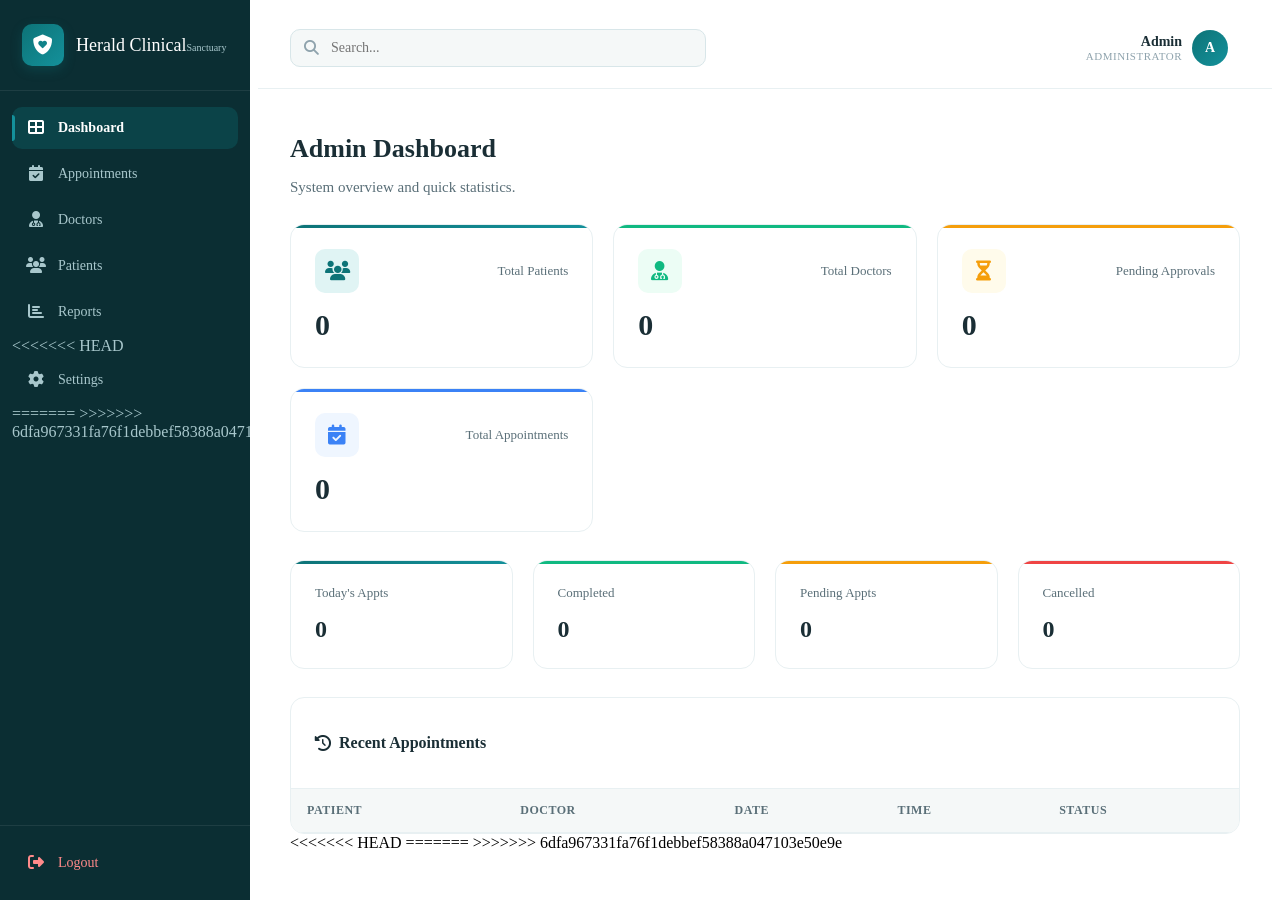
==== commit 49e96786: "fixing merge" ====
--- a/frontend/html/admin.html
+++ b/frontend/html/admin.html
@@ -62,6 +62,17 @@
             <span class="nav-icon"><i class="fas fa-chart-bar"></i></span>
             Reports
           </a>
+<<<<<<< HEAD
+          <a
+            href="#"
+            class="nav-item"
+            data-section="settings"
+            id="nav-settings"
+          >
+            <span class="nav-icon"><i class="fas fa-cog"></i></span> Settings
+          </a>
+=======
+>>>>>>> 6dfa967331fa76f1debbef58388a047103e50e9e
         </nav>
         <div class="sidebar-footer">
           <a href="#" class="nav-item" id="logout-btn">
@@ -262,10 +273,15 @@
                         <th>Name</th>
                         <th>Email</th>
                         <th>Specialization</th>
+<<<<<<< HEAD
+                        <th>Experience</th>
+                        <th>Status</th>
+=======
                         <th>NMC</th>
                         <th>Experience</th>
                         <th>Approval</th>
                         <th>Active</th>
+>>>>>>> 6dfa967331fa76f1debbef58388a047103e50e9e
                         <th>Actions</th>
                       </tr>
                     </thead>
@@ -369,6 +385,93 @@
             </div>
           </div>
 
+<<<<<<< HEAD
+          <!-- ===== SETTINGS ===== -->
+          <div class="content-section" id="section-settings">
+            <div class="page-header">
+              <h1>System Settings</h1>
+              <p>Configure system-wide settings.</p>
+            </div>
+
+            <div class="card">
+              <div class="card-header">
+                <h3><i class="fas fa-cog"></i> General Settings</h3>
+              </div>
+              <div class="card-body">
+                <form id="settings-form">
+                  <div class="profile-form-grid">
+                    <div class="form-group">
+                      <label for="setting-site-name">Site Name</label>
+                      <input
+                        type="text"
+                        id="setting-site-name"
+                        placeholder="Herald Clinical Sanctuary"
+                      />
+                    </div>
+                    <div class="form-group">
+                      <label for="setting-appointment-duration"
+                        >Appointment Duration (min)</label
+                      >
+                      <input
+                        type="number"
+                        id="setting-appointment-duration"
+                        placeholder="30"
+                        min="10"
+                      />
+                    </div>
+                    <div class="form-group">
+                      <label for="setting-max-appointments"
+                        >Max Appointments Per Day</label
+                      >
+                      <input
+                        type="number"
+                        id="setting-max-appointments"
+                        placeholder="20"
+                        min="1"
+                      />
+                    </div>
+                    <div class="form-group">
+                      <label for="setting-working-start"
+                        >Working Hours Start</label
+                      >
+                      <input
+                        type="time"
+                        id="setting-working-start"
+                        value="09:00"
+                      />
+                    </div>
+                    <div class="form-group">
+                      <label for="setting-working-end">Working Hours End</label>
+                      <input
+                        type="time"
+                        id="setting-working-end"
+                        value="17:00"
+                      />
+                    </div>
+                    <div class="form-group full-width">
+                      <label for="setting-site-desc">Site Description</label>
+                      <textarea
+                        id="setting-site-desc"
+                        rows="3"
+                        placeholder="Your trusted healthcare platform..."
+                      ></textarea>
+                    </div>
+                  </div>
+                  <div class="mt-24">
+                    <button
+                      type="submit"
+                      class="btn btn-primary"
+                      id="save-settings-btn"
+                    >
+                      <i class="fas fa-save"></i> Save Settings
+                    </button>
+                  </div>
+                </form>
+              </div>
+            </div>
+          </div>
+=======
+>>>>>>> 6dfa967331fa76f1debbef58388a047103e50e9e
         </div>
       </div>
     </div>
--- a/frontend/css/styles.css
+++ b/frontend/css/styles.css
@@ -56,7 +56,10 @@
   --transition: all 0.25s cubic-bezier(0.4, 0, 0.2, 1);
   --transition-fast: all 0.15s ease;
 }
-
+<<<<<<< HEAD
+=======
+
+>>>>>>> 6dfa967331fa76f1debbef58388a047103e50e9e
 /* Reset & Base */
 *,
 *::before,
@@ -69,7 +72,10 @@
 html {
   scroll-behavior: smooth;
 }
-
+<<<<<<< HEAD
+=======
+
+>>>>>>> 6dfa967331fa76f1debbef58388a047103e50e9e
 body {
   font-family:
     "Inter",
@@ -140,14 +146,20 @@
 .logo-icon-centered {
   margin: 0 auto;
 }
-
+<<<<<<< HEAD
+=======
+
+>>>>>>> 6dfa967331fa76f1debbef58388a047103e50e9e
 .logo-text {
   font-size: 20px;
   font-weight: 700;
   color: var(--primary-dark);
   letter-spacing: -0.5px;
 }
-
+<<<<<<< HEAD
+=======
+
+>>>>>>> 6dfa967331fa76f1debbef58388a047103e50e9e
 .logo-text span {
   display: block;
   font-size: 10px;
@@ -156,7 +168,10 @@
   text-transform: uppercase;
   letter-spacing: 2px;
 }
-
+<<<<<<< HEAD
+=======
+
+>>>>>>> 6dfa967331fa76f1debbef58388a047103e50e9e
 .nav-links {
   display: flex;
   align-items: center;
@@ -357,6 +372,85 @@
   transition: var(--transition);
 }
 
+<<<<<<< HEAD
+=======
+.feature-card.is-visible {
+  opacity: 1 !important;
+  transform: translateY(0) !important;
+}
+
+.nav-scrolled {
+  box-shadow: 0 2px 20px rgba(0, 0, 0, 0.08) !important;
+}
+/* Auth OTP Styles */
+.otp-message-container {
+  text-align: center;
+  padding: 10px 0;
+}
+
+.otp-icon-box {
+  display: inline-flex;
+  align-items: center;
+  justify-content: center;
+  width: 56px;
+  height: 40px;
+  border-radius: 6px;
+  margin-bottom: 16px;
+  font-size: 22px;
+  box-shadow: 0 2px 5px rgba(0, 0, 0, 0.05);
+}
+
+.otp-icon-box.dev {
+  background: var(--primary-lighter, #e0f4f4);
+}
+
+.otp-icon-box.prod {
+  background: #ede9fe;
+}
+
+.otp-title {
+  margin: 0 0 12px;
+  font-weight: 600;
+  color: var(--text-primary);
+  font-size: 16px;
+}
+
+.otp-text {
+  margin: 0 0 8px;
+  color: var(--text-secondary);
+  font-size: 15px;
+  line-height: 1.5;
+}
+
+.otp-subtext {
+  margin: 0 0 16px;
+  color: var(--text-muted);
+  font-size: 14px;
+}
+
+.otp-strong {
+  color: var(--text-primary);
+}
+
+.otp-btn {
+  display: inline-block;
+  padding: 12px 32px;
+  background: #7c3aed;
+  color: #fff;
+  font-size: 16px;
+  font-weight: 600;
+  text-decoration: none;
+  border-radius: 8px;
+  margin-top: 6px;
+  transition: 0.2s;
+  box-shadow: 0 4px 10px rgba(124, 58, 237, 0.3);
+}
+
+.otp-btn:hover {
+  background: #6d28d9;
+  color: #fff;
+}
+>>>>>>> 6dfa967331fa76f1debbef58388a047103e50e9e
 .feature-card:hover {
   transform: translateY(-6px);
   box-shadow: var(--shadow-lg);
@@ -881,8 +975,22 @@
 }
 
 @media (max-width: 768px) {
+<<<<<<< HEAD
   .hero-content h1 {
     font-size: 34px;
+=======
+  .homepage-nav {
+    flex-direction: column;
+    gap: 16px;
+    padding: 20px;
+  }
+  .nav-links {
+    flex-wrap: wrap;
+    justify-content: center;
+  }
+  .hero-content h1 {
+    font-size: 32px;
+>>>>>>> 6dfa967331fa76f1debbef58388a047103e50e9e
   }
   .features-grid {
     grid-template-columns: 1fr;
--- a/frontend/css/dashboard.css
+++ b/frontend/css/dashboard.css
@@ -2,6 +2,8 @@
    Dashboard Styles - All Role Dashboards
    =================================== */
 
+<<<<<<< HEAD
+=======
 /* ===== AI EMERGENCY BOOKING - Premium Redesign ===== */
 .emergency-card {
   border: 1px solid rgba(239, 68, 68, 0.12);
@@ -30,8 +32,13 @@
   animation: emergencyGradientBar 3s ease infinite;
 }
 @keyframes emergencyGradientBar {
-  0%, 100% { background-position: 0% 50%; }
-  50% { background-position: 100% 50%; }
+  0%,
+  100% {
+    background-position: 0% 50%;
+  }
+  50% {
+    background-position: 100% 50%;
+  }
 }
 
 /* ===== Emergency Hero ===== */
@@ -66,7 +73,8 @@
 }
 
 @keyframes ringPulse {
-  0%, 100% {
+  0%,
+  100% {
     transform: scale(1);
     opacity: 0.6;
   }
@@ -118,8 +126,13 @@
 }
 
 @keyframes liveBlink {
-  0%, 100% { opacity: 1; }
-  50% { opacity: 0.3; }
+  0%,
+  100% {
+    opacity: 1;
+  }
+  50% {
+    opacity: 0.3;
+  }
 }
 
 /* ===== Steps Indicator ===== */
@@ -243,11 +256,15 @@
 
 .emergency-textarea-wrapper .emergency-textarea:focus {
   border-color: #ef4444;
-  box-shadow: 0 0 0 4px rgba(239, 68, 68, 0.08), 0 4px 12px rgba(239, 68, 68, 0.06);
+  box-shadow:
+    0 0 0 4px rgba(239, 68, 68, 0.08),
+    0 4px 12px rgba(239, 68, 68, 0.06);
   outline: none;
 }
 
-.emergency-textarea-wrapper .emergency-textarea:focus + .emergency-textarea-icon,
+.emergency-textarea-wrapper
+  .emergency-textarea:focus
+  + .emergency-textarea-icon,
 .emergency-textarea-wrapper:focus-within .emergency-textarea-icon {
   color: #ef4444;
 }
@@ -342,8 +359,12 @@
 }
 
 @keyframes loadingRingSpin {
-  0% { transform: rotate(0deg); }
-  100% { transform: rotate(360deg); }
+  0% {
+    transform: rotate(0deg);
+  }
+  100% {
+    transform: rotate(360deg);
+  }
 }
 
 .loading-brain-icon {
@@ -357,8 +378,15 @@
 }
 
 @keyframes brainPulse {
-  0%, 100% { transform: translate(-50%, -50%) scale(1); opacity: 1; }
-  50% { transform: translate(-50%, -50%) scale(1.1); opacity: 0.7; }
+  0%,
+  100% {
+    transform: translate(-50%, -50%) scale(1);
+    opacity: 1;
+  }
+  50% {
+    transform: translate(-50%, -50%) scale(1.1);
+    opacity: 0.7;
+  }
 }
 
 .loading-title {
@@ -391,9 +419,18 @@
 }
 
 @keyframes progressSlide {
-  0% { width: 10%; margin-left: 0; }
-  50% { width: 60%; margin-left: 20%; }
-  100% { width: 10%; margin-left: 90%; }
+  0% {
+    width: 10%;
+    margin-left: 0;
+  }
+  50% {
+    width: 60%;
+    margin-left: 20%;
+  }
+  100% {
+    width: 10%;
+    margin-left: 90%;
+  }
 }
 
 /* ===== Success Ticket ===== */
@@ -439,6 +476,40 @@
   gap: 6px;
 }
 
+.urgency-low {
+  background: rgba(16, 185, 129, 0.1);
+  color: #10b981;
+  border: 1px solid rgba(16, 185, 129, 0.3);
+}
+
+.urgency-medium {
+  background: rgba(245, 158, 11, 0.1);
+  color: #f59e0b;
+  border: 1px solid rgba(245, 158, 11, 0.3);
+}
+
+.urgency-critical {
+  background: rgba(239, 68, 68, 0.1);
+  color: #ef4444;
+  border: 1px solid rgba(239, 68, 68, 0.3);
+}
+
+.emergency-btn-full {
+  width: calc(100% - 56px);
+  margin: 12px 28px 24px;
+  border-radius: var(--radius-lg);
+  padding: 13px;
+}
+
+.emergency-debug-info {
+  margin-top: 10px;
+  padding: 10px;
+  background: rgba(0, 0, 0, 0.2);
+  border-radius: 8px;
+  font-size: 12px;
+  text-align: left;
+}
+
 .dept-badge {
   color: var(--text-secondary);
   font-size: 13px;
@@ -492,6 +563,21 @@
 .ticket-col strong i {
   color: var(--primary);
   font-size: 14px;
+}
+
+/* Utilities */
+.d-none {
+  display: none !important;
+}
+.d-block {
+  display: block !important;
+}
+.d-flex {
+  display: flex !important;
+}
+.flex-wrap-start {
+  flex-wrap: wrap;
+  justify-content: flex-start;
 }
 
 .ticket-footer {
@@ -622,7 +708,7 @@
   margin-bottom: 16px;
 }
 
-
+>>>>>>> 6dfa967331fa76f1debbef58388a047103e50e9e
 /* ===== DASHBOARD LAYOUT ===== */
 .dashboard-layout {
   display: flex;
@@ -1136,6 +1222,12 @@
 /* ===== TABLES ===== */
 .table-wrapper {
   overflow-x: auto;
+<<<<<<< HEAD
+=======
+  -webkit-overflow-scrolling: touch;
+  margin-bottom: 0;
+  width: 100%;
+>>>>>>> 6dfa967331fa76f1debbef58388a047103e50e9e
 }
 
 .data-table {
@@ -1449,6 +1541,10 @@
   width: 100%;
   max-width: 520px;
   max-height: 90vh;
+<<<<<<< HEAD
+=======
+  margin: 0 16px; /* Added for mobile margin */
+>>>>>>> 6dfa967331fa76f1debbef58388a047103e50e9e
   overflow-y: auto;
   box-shadow: var(--shadow-xl);
   transform: scale(0.95) translateY(10px);
@@ -1696,17 +1792,29 @@
   z-index: 1;
 }
 
+<<<<<<< HEAD
+.toggle-switch input:checked+.toggle-slider {
+  background: var(--primary);
+}
+
+.toggle-switch input:checked+.toggle-slider::after {
+=======
 .toggle-switch input:checked + .toggle-slider {
   background: var(--primary);
 }
 
 .toggle-switch input:checked + .toggle-slider::after {
+>>>>>>> 6dfa967331fa76f1debbef58388a047103e50e9e
   content: "Active";
   left: 12px;
   right: auto;
 }
 
+<<<<<<< HEAD
+.toggle-switch input:checked+.toggle-slider::before {
+=======
 .toggle-switch input:checked + .toggle-slider::before {
+>>>>>>> 6dfa967331fa76f1debbef58388a047103e50e9e
   transform: translateX(58px);
 }
 
@@ -2486,12 +2594,19 @@
 
 /* Skeleton loading */
 .skeleton {
+<<<<<<< HEAD
+  background: linear-gradient(90deg,
+      var(--bg-input) 25%,
+      var(--border-light) 50%,
+      var(--bg-input) 75%);
+=======
   background: linear-gradient(
     90deg,
     var(--bg-input) 25%,
     var(--border-light) 50%,
     var(--bg-input) 75%
   );
+>>>>>>> 6dfa967331fa76f1debbef58388a047103e50e9e
   background-size: 200% 100%;
   animation: shimmer 1.5s ease-in-out infinite;
   border-radius: var(--radius-sm);
@@ -2574,11 +2689,19 @@
 
   .grid-2,
   .grid-3 {
+<<<<<<< HEAD
     grid-template-columns: 1fr;
   }
 
   .profile-form-grid {
     grid-template-columns: 1fr;
+=======
+    grid-template-columns: repeat(2, 1fr);
+  }
+
+  .profile-form-grid {
+    grid-template-columns: repeat(2, 1fr);
+>>>>>>> 6dfa967331fa76f1debbef58388a047103e50e9e
   }
 
   .profile-form-grid .form-group.full-width {
@@ -2603,6 +2726,18 @@
     display: none;
   }
 
+<<<<<<< HEAD
+=======
+  .grid-2,
+  .grid-3 {
+    grid-template-columns: 1fr;
+  }
+
+  .profile-form-grid {
+    grid-template-columns: 1fr;
+  }
+
+>>>>>>> 6dfa967331fa76f1debbef58388a047103e50e9e
   .stats-grid {
     grid-template-columns: 1fr;
   }
@@ -2657,6 +2792,9 @@
   .schedule-row .day-label {
     width: 100%;
   }
+<<<<<<< HEAD
+}
+=======
 }
 
 /* =============================================
@@ -2709,13 +2847,28 @@
 }
 
 @keyframes wave {
-  0%, 100% { transform: rotate(0deg); }
-  10% { transform: rotate(14deg); }
-  20% { transform: rotate(-8deg); }
-  30% { transform: rotate(14deg); }
-  40% { transform: rotate(-4deg); }
-  50% { transform: rotate(10deg); }
-  60% { transform: rotate(0deg); }
+  0%,
+  100% {
+    transform: rotate(0deg);
+  }
+  10% {
+    transform: rotate(14deg);
+  }
+  20% {
+    transform: rotate(-8deg);
+  }
+  30% {
+    transform: rotate(14deg);
+  }
+  40% {
+    transform: rotate(-4deg);
+  }
+  50% {
+    transform: rotate(10deg);
+  }
+  60% {
+    transform: rotate(0deg);
+  }
 }
 
 .welcome-banner h1 {
@@ -2818,8 +2971,13 @@
 }
 
 @keyframes floatSlow {
-  0%, 100% { transform: translate(0, 0); }
-  50% { transform: translate(10px, -15px); }
+  0%,
+  100% {
+    transform: translate(0, 0);
+  }
+  50% {
+    transform: translate(10px, -15px);
+  }
 }
 
 /* ===== ENHANCED STAT CARDS ===== */
@@ -2833,10 +2991,18 @@
   animation: cardFadeIn 0.5s ease both;
 }
 
-.enhanced-stats .stat-card:nth-child(1) { animation-delay: 0.1s; }
-.enhanced-stats .stat-card:nth-child(2) { animation-delay: 0.2s; }
-.enhanced-stats .stat-card:nth-child(3) { animation-delay: 0.3s; }
-.enhanced-stats .stat-card:nth-child(4) { animation-delay: 0.4s; }
+.enhanced-stats .stat-card:nth-child(1) {
+  animation-delay: 0.1s;
+}
+.enhanced-stats .stat-card:nth-child(2) {
+  animation-delay: 0.2s;
+}
+.enhanced-stats .stat-card:nth-child(3) {
+  animation-delay: 0.3s;
+}
+.enhanced-stats .stat-card:nth-child(4) {
+  animation-delay: 0.4s;
+}
 
 @keyframes cardFadeIn {
   from {
@@ -2871,19 +3037,35 @@
 }
 
 .stat-card.primary .stat-card-glow {
-  background: radial-gradient(circle, rgba(13, 115, 119, 0.08) 0%, transparent 70%);
+  background: radial-gradient(
+    circle,
+    rgba(13, 115, 119, 0.08) 0%,
+    transparent 70%
+  );
 }
 
 .stat-card.success .stat-card-glow {
-  background: radial-gradient(circle, rgba(16, 185, 129, 0.08) 0%, transparent 70%);
+  background: radial-gradient(
+    circle,
+    rgba(16, 185, 129, 0.08) 0%,
+    transparent 70%
+  );
 }
 
 .stat-card.warning .stat-card-glow {
-  background: radial-gradient(circle, rgba(245, 158, 11, 0.08) 0%, transparent 70%);
+  background: radial-gradient(
+    circle,
+    rgba(245, 158, 11, 0.08) 0%,
+    transparent 70%
+  );
 }
 
 .stat-card.info .stat-card-glow {
-  background: radial-gradient(circle, rgba(59, 130, 246, 0.08) 0%, transparent 70%);
+  background: radial-gradient(
+    circle,
+    rgba(59, 130, 246, 0.08) 0%,
+    transparent 70%
+  );
 }
 
 /* Stat card bottom accent bar */
@@ -2920,7 +3102,11 @@
 .enhanced-stats .stat-value {
   font-size: 32px;
   font-weight: 800;
-  background: linear-gradient(135deg, var(--text-primary) 0%, var(--text-secondary) 100%);
+  background: linear-gradient(
+    135deg,
+    var(--text-primary) 0%,
+    var(--text-secondary) 100%
+  );
   -webkit-background-clip: text;
   -webkit-text-fill-color: transparent;
   background-clip: text;
@@ -2960,7 +3146,7 @@
 }
 
 .enhanced-quick-actions .quick-action-item::before {
-  content: '';
+  content: "";
   position: absolute;
   top: 0;
   left: 0;
@@ -3048,7 +3234,7 @@
 }
 
 .enhanced-emergency::before {
-  content: '';
+  content: "";
   position: absolute;
   top: 0;
   left: 0;
@@ -3060,8 +3246,13 @@
 }
 
 @keyframes emergencyGradient {
-  0%, 100% { background-position: 0% 50%; }
-  50% { background-position: 100% 50%; }
+  0%,
+  100% {
+    background-position: 0% 50%;
+  }
+  50% {
+    background-position: 100% 50%;
+  }
 }
 
 .animated-pulse {
@@ -3069,7 +3260,8 @@
 }
 
 @keyframes pulseGlow {
-  0%, 100% {
+  0%,
+  100% {
     opacity: 1;
     transform: scale(1);
   }
@@ -3180,3 +3372,4 @@
     font-size: 20px;
   }
 }
+>>>>>>> 6dfa967331fa76f1debbef58388a047103e50e9e
